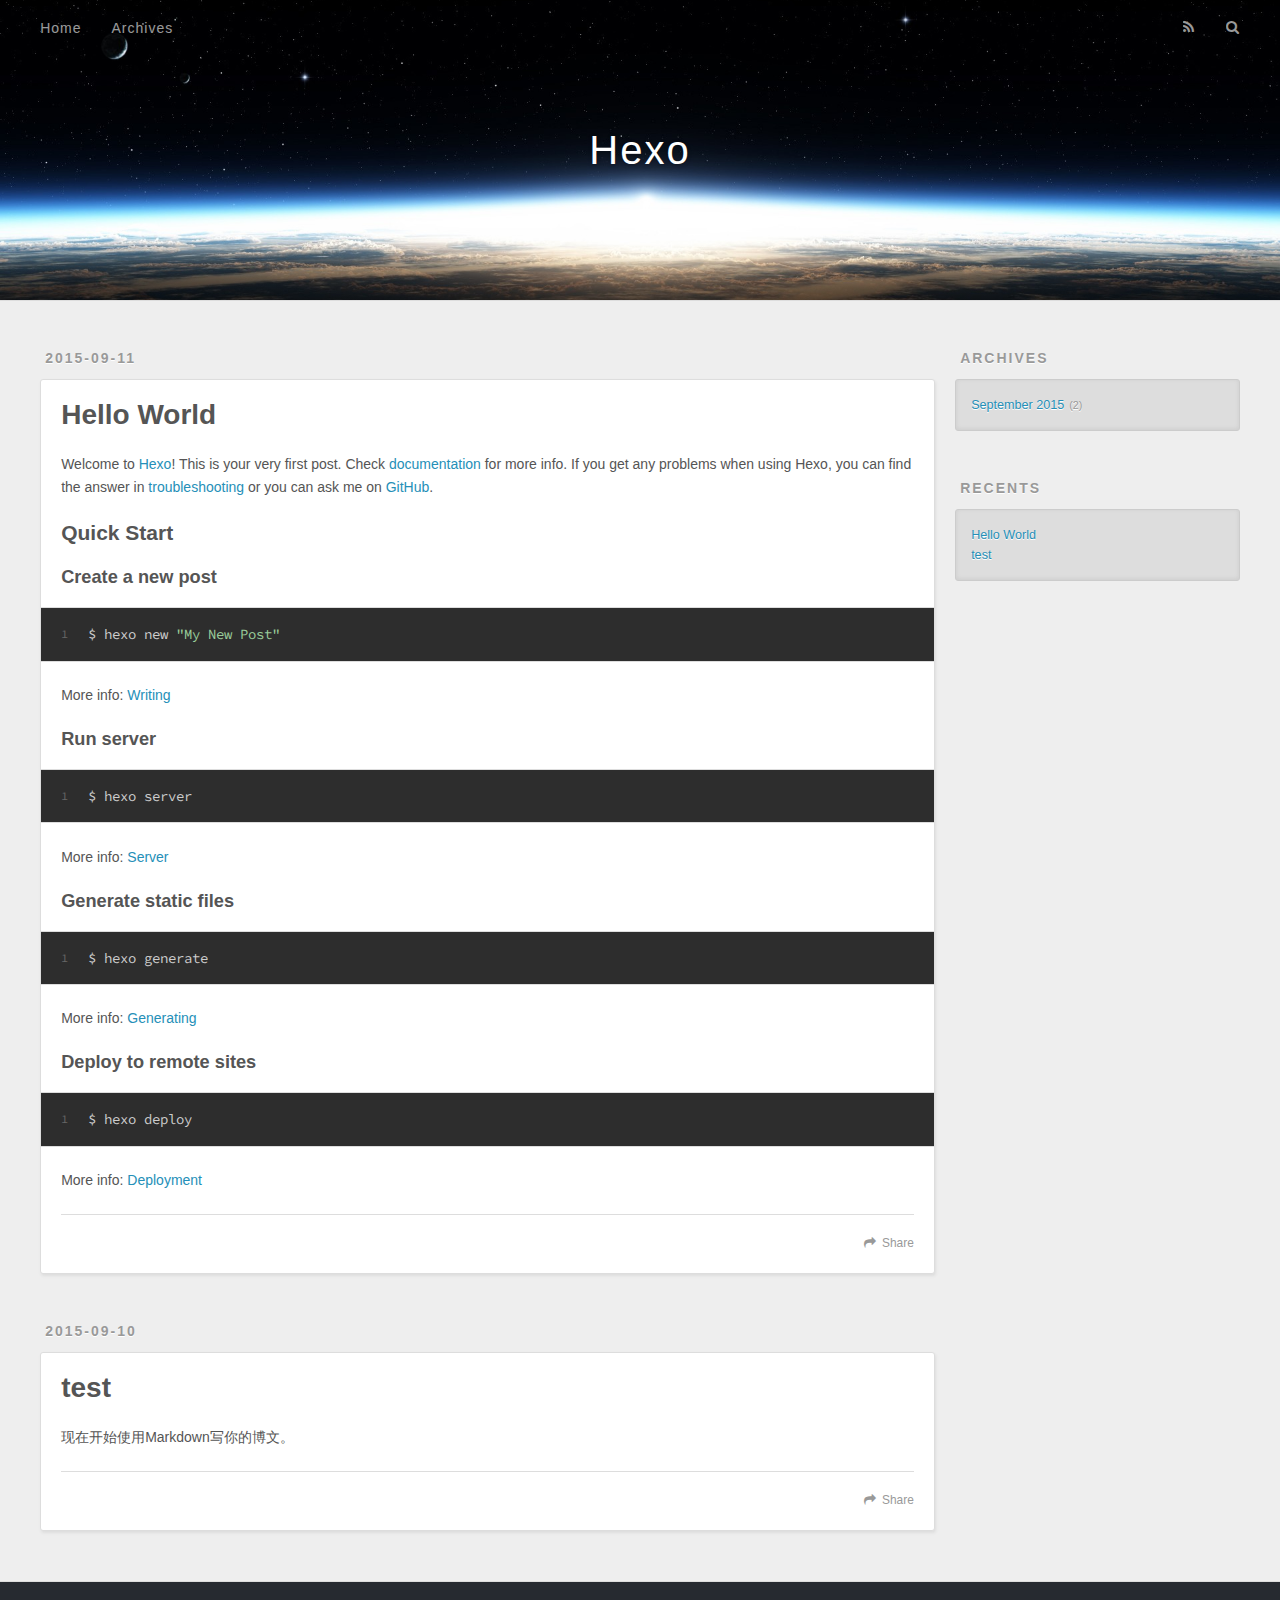
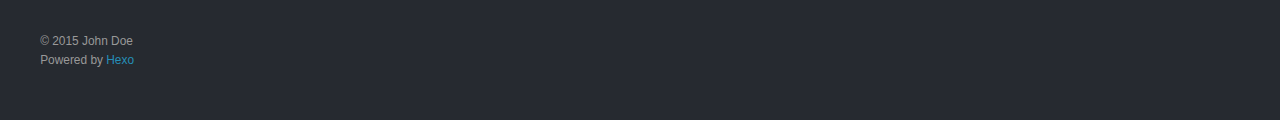
==== index.html @ c102b7e3 "Site updated: 2015-09-11 08:26:50" ====
<!DOCTYPE html>
<html>
<head>
  <meta charset="utf-8">
  
  <title>Hexo</title>
  <meta name="viewport" content="width=device-width, initial-scale=1, maximum-scale=1">
  <meta name="description">
<meta property="og:type" content="website">
<meta property="og:title" content="Hexo">
<meta property="og:url" content="http://yoursite.com/index.html">
<meta property="og:site_name" content="Hexo">
<meta property="og:description">
<meta name="twitter:card" content="summary">
<meta name="twitter:title" content="Hexo">
<meta name="twitter:description">
  
    <link rel="alternative" href="/atom.xml" title="Hexo" type="application/atom+xml">
  
  
    <link rel="icon" href="/favicon.png">
  
  <link href="//fonts.googleapis.com/css?family=Source+Code+Pro" rel="stylesheet" type="text/css">
  <link rel="stylesheet" href="/css/style.css" type="text/css">
  

</head>
<body>
  <div id="container">
    <div id="wrap">
      <header id="header">
  <div id="banner"></div>
  <div id="header-outer" class="outer">
    <div id="header-title" class="inner">
      <h1 id="logo-wrap">
        <a href="/" id="logo">Hexo</a>
      </h1>
      
    </div>
    <div id="header-inner" class="inner">
      <nav id="main-nav">
        <a id="main-nav-toggle" class="nav-icon"></a>
        
          <a class="main-nav-link" href="/">Home</a>
        
          <a class="main-nav-link" href="/archives">Archives</a>
        
      </nav>
      <nav id="sub-nav">
        
          <a id="nav-rss-link" class="nav-icon" href="/atom.xml" title="RSS Feed"></a>
        
        <a id="nav-search-btn" class="nav-icon" title="Search"></a>
      </nav>
      <div id="search-form-wrap">
        <form action="//google.com/search" method="get" accept-charset="UTF-8" class="search-form"><input type="search" name="q" results="0" class="search-form-input" placeholder="Search"><button type="submit" class="search-form-submit">&#xF002;</button><input type="hidden" name="sitesearch" value="http://yoursite.com"></form>
      </div>
    </div>
  </div>
</header>
      <div class="outer">
        <section id="main">
  
    <article id="post-hello-world" class="article article-type-post" itemscope itemprop="blogPost">
  <div class="article-meta">
    <a href="/2015/09/11/hello-world/" class="article-date">
  <time datetime="2015-09-11T00:21:54.953Z" itemprop="datePublished">2015-09-11</time>
</a>
    
  </div>
  <div class="article-inner">
    
    
      <header class="article-header">
        
  
    <h1 itemprop="name">
      <a class="article-title" href="/2015/09/11/hello-world/">Hello World</a>
    </h1>
  

      </header>
    
    <div class="article-entry" itemprop="articleBody">
      
        <p>Welcome to <a href="http://hexo.io/" target="_blank" rel="external">Hexo</a>! This is your very first post. Check <a href="http://hexo.io/docs/" target="_blank" rel="external">documentation</a> for more info. If you get any problems when using Hexo, you can find the answer in <a href="http://hexo.io/docs/troubleshooting.html" target="_blank" rel="external">troubleshooting</a> or you can ask me on <a href="https://github.com/hexojs/hexo/issues" target="_blank" rel="external">GitHub</a>.</p>
<h2 id="Quick_Start">Quick Start</h2><h3 id="Create_a_new_post">Create a new post</h3><figure class="highlight bash"><table><tr><td class="gutter"><pre><span class="line">1</span><br></pre></td><td class="code"><pre><span class="line">$ hexo new <span class="string">"My New Post"</span></span><br></pre></td></tr></table></figure>
<p>More info: <a href="http://hexo.io/docs/writing.html" target="_blank" rel="external">Writing</a></p>
<h3 id="Run_server">Run server</h3><figure class="highlight bash"><table><tr><td class="gutter"><pre><span class="line">1</span><br></pre></td><td class="code"><pre><span class="line">$ hexo server</span><br></pre></td></tr></table></figure>
<p>More info: <a href="http://hexo.io/docs/server.html" target="_blank" rel="external">Server</a></p>
<h3 id="Generate_static_files">Generate static files</h3><figure class="highlight bash"><table><tr><td class="gutter"><pre><span class="line">1</span><br></pre></td><td class="code"><pre><span class="line">$ hexo generate</span><br></pre></td></tr></table></figure>
<p>More info: <a href="http://hexo.io/docs/generating.html" target="_blank" rel="external">Generating</a></p>
<h3 id="Deploy_to_remote_sites">Deploy to remote sites</h3><figure class="highlight bash"><table><tr><td class="gutter"><pre><span class="line">1</span><br></pre></td><td class="code"><pre><span class="line">$ hexo deploy</span><br></pre></td></tr></table></figure>
<p>More info: <a href="http://hexo.io/docs/deployment.html" target="_blank" rel="external">Deployment</a></p>

      
    </div>
    <footer class="article-footer">
      <a data-url="http://yoursite.com/2015/09/11/hello-world/" data-id="cieewlx340000nsrnh0g5m56f" class="article-share-link">Share</a>
      
      
    </footer>
  </div>
  
</article>


  
    <article id="post-test" class="article article-type-post" itemscope itemprop="blogPost">
  <div class="article-meta">
    <a href="/2015/09/10/test/" class="article-date">
  <time datetime="2015-09-10T15:35:46.000Z" itemprop="datePublished">2015-09-10</time>
</a>
    
  </div>
  <div class="article-inner">
    
    
      <header class="article-header">
        
  
    <h1 itemprop="name">
      <a class="article-title" href="/2015/09/10/test/">test</a>
    </h1>
  

      </header>
    
    <div class="article-entry" itemprop="articleBody">
      
        <p>现在开始使用Markdown写你的博文。</p>

      
    </div>
    <footer class="article-footer">
      <a data-url="http://yoursite.com/2015/09/10/test/" data-id="cieewlx450001nsrnbvcnfb58" class="article-share-link">Share</a>
      
      
    </footer>
  </div>
  
</article>


  
  
</section>
        
          <aside id="sidebar">
  
    
  
    
  
    
  
    
  <div class="widget-wrap">
    <h3 class="widget-title">Archives</h3>
    <div class="widget">
      <ul class="archive-list"><li class="archive-list-item"><a class="archive-list-link" href="/archives/2015/09/">September 2015</a><span class="archive-list-count">2</span></li></ul>
    </div>
  </div>

  
    
  <div class="widget-wrap">
    <h3 class="widget-title">Recents</h3>
    <div class="widget">
      <ul>
        
          <li>
            <a href="/2015/09/11/hello-world/">Hello World</a>
          </li>
        
          <li>
            <a href="/2015/09/10/test/">test</a>
          </li>
        
      </ul>
    </div>
  </div>

  
</aside>
        
      </div>
      <footer id="footer">
  
  <div class="outer">
    <div id="footer-info" class="inner">
      &copy; 2015 John Doe<br>
      Powered by <a href="http://hexo.io/" target="_blank">Hexo</a>
    </div>
  </div>
</footer>
    </div>
    <nav id="mobile-nav">
  
    <a href="/" class="mobile-nav-link">Home</a>
  
    <a href="/archives" class="mobile-nav-link">Archives</a>
  
</nav>
    

<script src="//ajax.googleapis.com/ajax/libs/jquery/2.0.3/jquery.min.js"></script>


  <link rel="stylesheet" href="/fancybox/jquery.fancybox.css" type="text/css">
  <script src="/fancybox/jquery.fancybox.pack.js" type="text/javascript"></script>


<script src="/js/script.js" type="text/javascript"></script>

  </div>
</body>
</html>
---- css/style.css ----
body {
  width: 100%;
}
body:before,
body:after {
  content: "";
  display: table;
}
body:after {
  clear: both;
}
html,
body,
div,
span,
applet,
object,
iframe,
h1,
h2,
h3,
h4,
h5,
h6,
p,
blockquote,
pre,
a,
abbr,
acronym,
address,
big,
cite,
code,
del,
dfn,
em,
img,
ins,
kbd,
q,
s,
samp,
small,
strike,
strong,
sub,
sup,
tt,
var,
dl,
dt,
dd,
ol,
ul,
li,
fieldset,
form,
label,
legend,
table,
caption,
tbody,
tfoot,
thead,
tr,
th,
td {
  margin: 0;
  padding: 0;
  border: 0;
  outline: 0;
  font-weight: inherit;
  font-style: inherit;
  font-family: inherit;
  font-size: 100%;
  vertical-align: baseline;
}
body {
  line-height: 1;
  color: #000;
  background: #fff;
}
ol,
ul {
  list-style: none;
}
table {
  border-collapse: separate;
  border-spacing: 0;
  vertical-align: middle;
}
caption,
th,
td {
  text-align: left;
  font-weight: normal;
  vertical-align: middle;
}
a img {
  border: none;
}
input,
button {
  margin: 0;
  padding: 0;
}
input::-moz-focus-inner,
button::-moz-focus-inner {
  border: 0;
  padding: 0;
}
@font-face {
  font-family: FontAwesome;
  font-style: normal;
  font-weight: normal;
  src: url("fonts/fontawesome-webfont.eot?v=#4.0.3");
  src: url("fonts/fontawesome-webfont.eot?#iefix&v=#4.0.3") format("embedded-opentype"), url("fonts/fontawesome-webfont.woff?v=#4.0.3") format("woff"), url("fonts/fontawesome-webfont.ttf?v=#4.0.3") format("truetype"), url("fonts/fontawesome-webfont.svg#fontawesomeregular?v=#4.0.3") format("svg");
}
html,
body,
#container {
  height: 100%;
}
body {
  background: #eee;
  font: 14px "Helvetica Neue", Helvetica, Arial, sans-serif;
  -webkit-text-size-adjust: 100%;
}
.outer {
  max-width: 1220px;
  margin: 0 auto;
  padding: 0 20px;
}
.outer:before,
.outer:after {
  content: "";
  display: table;
}
.outer:after {
  clear: both;
}
.inner {
  display: inline;
  float: left;
  width: 98.33333333333333%;
  margin: 0 0.833333333333333%;
}
.left,
.alignleft {
  float: left;
}
.right,
.alignright {
  float: right;
}
.clear {
  clear: both;
}
#container {
  position: relative;
}
.mobile-nav-on {
  overflow: hidden;
}
#wrap {
  height: 100%;
  width: 100%;
  position: absolute;
  top: 0;
  left: 0;
  -webkit-transition: 0.2s ease-out;
  -moz-transition: 0.2s ease-out;
  -ms-transition: 0.2s ease-out;
  transition: 0.2s ease-out;
  z-index: 1;
  background: #eee;
}
.mobile-nav-on #wrap {
  left: 280px;
}
@media screen and (min-width: 768px) {
  #main {
    display: inline;
    float: left;
    width: 73.33333333333333%;
    margin: 0 0.833333333333333%;
  }
}
.article-date,
.article-category-link,
.archive-year,
.widget-title {
  text-decoration: none;
  text-transform: uppercase;
  letter-spacing: 2px;
  color: #999;
  margin-bottom: 1em;
  margin-left: 5px;
  line-height: 1em;
  text-shadow: 0 1px #fff;
  font-weight: bold;
}
.article-inner,
.archive-article-inner {
  background: #fff;
  -webkit-box-shadow: 1px 2px 3px #ddd;
  box-shadow: 1px 2px 3px #ddd;
  border: 1px solid #ddd;
  -webkit-border-radius: 3px;
  border-radius: 3px;
}
.article-entry h1,
.widget h1 {
  font-size: 2em;
}
.article-entry h2,
.widget h2 {
  font-size: 1.5em;
}
.article-entry h3,
.widget h3 {
  font-size: 1.3em;
}
.article-entry h4,
.widget h4 {
  font-size: 1.2em;
}
.article-entry h5,
.widget h5 {
  font-size: 1em;
}
.article-entry h6,
.widget h6 {
  font-size: 1em;
  color: #999;
}
.article-entry hr,
.widget hr {
  border: 1px dashed #ddd;
}
.article-entry strong,
.widget strong {
  font-weight: bold;
}
.article-entry em,
.widget em,
.article-entry cite,
.widget cite {
  font-style: italic;
}
.article-entry sup,
.widget sup,
.article-entry sub,
.widget sub {
  font-size: 0.75em;
  line-height: 0;
  position: relative;
  vertical-align: baseline;
}
.article-entry sup,
.widget sup {
  top: -0.5em;
}
.article-entry sub,
.widget sub {
  bottom: -0.2em;
}
.article-entry small,
.widget small {
  font-size: 0.85em;
}
.article-entry acronym,
.widget acronym,
.article-entry abbr,
.widget abbr {
  border-bottom: 1px dotted;
}
.article-entry ul,
.widget ul,
.article-entry ol,
.widget ol,
.article-entry dl,
.widget dl {
  margin: 0 20px;
  line-height: 1.6em;
}
.article-entry ul ul,
.widget ul ul,
.article-entry ol ul,
.widget ol ul,
.article-entry ul ol,
.widget ul ol,
.article-entry ol ol,
.widget ol ol {
  margin-top: 0;
  margin-bottom: 0;
}
.article-entry ul,
.widget ul {
  list-style: disc;
}
.article-entry ol,
.widget ol {
  list-style: decimal;
}
.article-entry dt,
.widget dt {
  font-weight: bold;
}
#header {
  height: 300px;
  position: relative;
  border-bottom: 1px solid #ddd;
}
#header:before,
#header:after {
  content: "";
  position: absolute;
  left: 0;
  right: 0;
  height: 40px;
}
#header:before {
  top: 0;
  background: -webkit-linear-gradient(rgba(0,0,0,0.2), transparent);
  background: -moz-linear-gradient(rgba(0,0,0,0.2), transparent);
  background: -ms-linear-gradient(rgba(0,0,0,0.2), transparent);
  background: linear-gradient(rgba(0,0,0,0.2), transparent);
}
#header:after {
  bottom: 0;
  background: -webkit-linear-gradient(transparent, rgba(0,0,0,0.2));
  background: -moz-linear-gradient(transparent, rgba(0,0,0,0.2));
  background: -ms-linear-gradient(transparent, rgba(0,0,0,0.2));
  background: linear-gradient(transparent, rgba(0,0,0,0.2));
}
#header-outer {
  height: 100%;
  position: relative;
}
#header-inner {
  position: relative;
  overflow: hidden;
}
#banner {
  position: absolute;
  top: 0;
  left: 0;
  width: 100%;
  height: 100%;
  background: url("images/banner.jpg") center #000;
  -webkit-background-size: cover;
  -moz-background-size: cover;
  background-size: cover;
  z-index: -1;
}
#header-title {
  text-align: center;
  height: 40px;
  position: absolute;
  top: 50%;
  left: 0;
  margin-top: -20px;
}
#logo,
#subtitle {
  text-decoration: none;
  color: #fff;
  font-weight: 300;
  text-shadow: 0 1px 4px rgba(0,0,0,0.3);
}
#logo {
  font-size: 40px;
  line-height: 40px;
  letter-spacing: 2px;
}
#subtitle {
  font-size: 16px;
  line-height: 16px;
  letter-spacing: 1px;
}
#subtitle-wrap {
  margin-top: 16px;
}
#main-nav {
  float: left;
  margin-left: -15px;
}
.nav-icon,
.main-nav-link {
  float: left;
  color: #fff;
  opacity: 0.6;
  text-decoration: none;
  text-shadow: 0 1px rgba(0,0,0,0.2);
  -webkit-transition: opacity 0.2s;
  -moz-transition: opacity 0.2s;
  -ms-transition: opacity 0.2s;
  transition: opacity 0.2s;
  display: block;
  padding: 20px 15px;
}
.nav-icon:hover,
.main-nav-link:hover {
  opacity: 1;
}
.nav-icon {
  font-family: FontAwesome;
  text-align: center;
  font-size: 14px;
  width: 14px;
  height: 14px;
  padding: 20px 15px;
  position: relative;
  cursor: pointer;
}
.main-nav-link {
  font-weight: 300;
  letter-spacing: 1px;
}
@media screen and (max-width: 479px) {
  .main-nav-link {
    display: none;
  }
}
#main-nav-toggle {
  display: none;
}
#main-nav-toggle:before {
  content: "\f0c9";
}
@media screen and (max-width: 479px) {
  #main-nav-toggle {
    display: block;
  }
}
#sub-nav {
  float: right;
  margin-right: -15px;
}
#nav-rss-link:before {
  content: "\f09e";
}
#nav-search-btn:before {
  content: "\f002";
}
#search-form-wrap {
  position: absolute;
  top: 15px;
  width: 150px;
  height: 30px;
  right: -150px;
  opacity: 0;
  -webkit-transition: 0.2s ease-out;
  -moz-transition: 0.2s ease-out;
  -ms-transition: 0.2s ease-out;
  transition: 0.2s ease-out;
}
#search-form-wrap.on {
  opacity: 1;
  right: 0;
}
@media screen and (max-width: 479px) {
  #search-form-wrap {
    width: 100%;
    right: -100%;
  }
}
.search-form {
  position: absolute;
  top: 0;
  left: 0;
  right: 0;
  background: #fff;
  padding: 5px 15px;
  -webkit-border-radius: 15px;
  border-radius: 15px;
  -webkit-box-shadow: 0 0 10px rgba(0,0,0,0.3);
  box-shadow: 0 0 10px rgba(0,0,0,0.3);
}
.search-form-input {
  border: none;
  background: none;
  color: #555;
  width: 100%;
  font: 13px "Helvetica Neue", Helvetica, Arial, sans-serif;
  outline: none;
}
.search-form-input::-webkit-search-results-decoration,
.search-form-input::-webkit-search-cancel-button {
  -webkit-appearance: none;
}
.search-form-submit {
  position: absolute;
  top: 50%;
  right: 10px;
  margin-top: -7px;
  font: 13px FontAwesome;
  border: none;
  background: none;
  color: #bbb;
  cursor: pointer;
}
.search-form-submit:hover,
.search-form-submit:focus {
  color: #777;
}
.article {
  margin: 50px 0;
}
.article-inner {
  overflow: hidden;
}
.article-meta:before,
.article-meta:after {
  content: "";
  display: table;
}
.article-meta:after {
  clear: both;
}
.article-date {
  float: left;
}
.article-category {
  float: left;
  line-height: 1em;
  color: #ccc;
  text-shadow: 0 1px #fff;
  margin-left: 8px;
}
.article-category:before {
  content: "\2022";
}
.article-category-link {
  margin: 0 12px 1em;
}
.article-header {
  padding: 20px 20px 0;
}
.article-title {
  text-decoration: none;
  font-size: 2em;
  font-weight: bold;
  color: #555;
  line-height: 1.1em;
  -webkit-transition: color 0.2s;
  -moz-transition: color 0.2s;
  -ms-transition: color 0.2s;
  transition: color 0.2s;
}
a.article-title:hover {
  color: #258fb8;
}
.article-entry {
  color: #555;
  padding: 0 20px;
}
.article-entry:before,
.article-entry:after {
  content: "";
  display: table;
}
.article-entry:after {
  clear: both;
}
.article-entry p,
.article-entry table {
  line-height: 1.6em;
  margin: 1.6em 0;
}
.article-entry h1,
.article-entry h2,
.article-entry h3,
.article-entry h4,
.article-entry h5,
.article-entry h6 {
  font-weight: bold;
}
.article-entry h1,
.article-entry h2,
.article-entry h3,
.article-entry h4,
.article-entry h5,
.article-entry h6 {
  line-height: 1.1em;
  margin: 1.1em 0;
}
.article-entry a {
  color: #258fb8;
  text-decoration: none;
}
.article-entry a:hover {
  text-decoration: underline;
}
.article-entry ul,
.article-entry ol,
.article-entry dl {
  margin-top: 1.6em;
  margin-bottom: 1.6em;
}
.article-entry img,
.article-entry video {
  max-width: 100%;
  height: auto;
  display: block;
  margin: auto;
}
.article-entry iframe {
  border: none;
}
.article-entry table {
  width: 100%;
  border-collapse: collapse;
  border-spacing: 0;
}
.article-entry th {
  font-weight: bold;
  border-bottom: 3px solid #ddd;
  padding-bottom: 0.5em;
}
.article-entry td {
  border-bottom: 1px solid #ddd;
  padding: 10px 0;
}
.article-entry blockquote {
  font-family: Georgia, "Times New Roman", serif;
  font-size: 1.4em;
  margin: 1.6em 20px;
  text-align: center;
}
.article-entry blockquote footer {
  font-size: 14px;
  margin: 1.6em 0;
  font-family: "Helvetica Neue", Helvetica, Arial, sans-serif;
}
.article-entry blockquote footer cite:before {
  content: "—";
  padding: 0 0.5em;
}
.article-entry .pullquote {
  text-align: left;
  width: 45%;
  margin: 0;
}
.article-entry .pullquote.left {
  margin-left: 0.5em;
  margin-right: 1em;
}
.article-entry .pullquote.right {
  margin-right: 0.5em;
  margin-left: 1em;
}
.article-entry .caption {
  color: #999;
  display: block;
  font-size: 0.9em;
  margin-top: 0.5em;
  position: relative;
  text-align: center;
}
.article-entry .video-container {
  position: relative;
  padding-top: 56.25%;
  height: 0;
  overflow: hidden;
}
.article-entry .video-container iframe,
.article-entry .video-container object,
.article-entry .video-container embed {
  position: absolute;
  top: 0;
  left: 0;
  width: 100%;
  height: 100%;
  margin-top: 0;
}
.article-more-link a {
  display: inline-block;
  line-height: 1em;
  padding: 6px 15px;
  -webkit-border-radius: 15px;
  border-radius: 15px;
  background: #eee;
  color: #999;
  text-shadow: 0 1px #fff;
  text-decoration: none;
}
.article-more-link a:hover {
  background: #258fb8;
  color: #fff;
  text-decoration: none;
  text-shadow: 0 1px #1e7293;
}
.article-footer {
  font-size: 0.85em;
  line-height: 1.6em;
  border-top: 1px solid #ddd;
  padding-top: 1.6em;
  margin: 0 20px 20px;
}
.article-footer:before,
.article-footer:after {
  content: "";
  display: table;
}
.article-footer:after {
  clear: both;
}
.article-footer a {
  color: #999;
  text-decoration: none;
}
.article-footer a:hover {
  color: #555;
}
.article-tag-list-item {
  float: left;
  margin-right: 10px;
}
.article-tag-list-link:before {
  content: "#";
}
.article-comment-link {
  float: right;
}
.article-comment-link:before {
  content: "\f075";
  font-family: FontAwesome;
  padding-right: 8px;
}
.article-share-link {
  cursor: pointer;
  float: right;
  margin-left: 20px;
}
.article-share-link:before {
  content: "\f064";
  font-family: FontAwesome;
  padding-right: 6px;
}
#article-nav {
  position: relative;
}
#article-nav:before,
#article-nav:after {
  content: "";
  display: table;
}
#article-nav:after {
  clear: both;
}
@media screen and (min-width: 768px) {
  #article-nav {
    margin: 50px 0;
  }
  #article-nav:before {
    width: 8px;
    height: 8px;
    position: absolute;
    top: 50%;
    left: 50%;
    margin-top: -4px;
    margin-left: -4px;
    content: "";
    -webkit-border-radius: 50%;
    border-radius: 50%;
    background: #ddd;
    -webkit-box-shadow: 0 1px 2px #fff;
    box-shadow: 0 1px 2px #fff;
  }
}
.article-nav-link-wrap {
  text-decoration: none;
  text-shadow: 0 1px #fff;
  color: #999;
  -webkit-box-sizing: border-box;
  -moz-box-sizing: border-box;
  box-sizing: border-box;
  margin-top: 50px;
  text-align: center;
  display: block;
}
.article-nav-link-wrap:hover {
  color: #555;
}
@media screen and (min-width: 768px) {
  .article-nav-link-wrap {
    width: 50%;
    margin-top: 0;
  }
}
@media screen and (min-width: 768px) {
  #article-nav-newer {
    float: left;
    text-align: right;
    padding-right: 20px;
  }
}
@media screen and (min-width: 768px) {
  #article-nav-older {
    float: right;
    text-align: left;
    padding-left: 20px;
  }
}
.article-nav-caption {
  text-transform: uppercase;
  letter-spacing: 2px;
  color: #ddd;
  line-height: 1em;
  font-weight: bold;
}
#article-nav-newer .article-nav-caption {
  margin-right: -2px;
}
.article-nav-title {
  font-size: 0.85em;
  line-height: 1.6em;
  margin-top: 0.5em;
}
.article-share-box {
  position: absolute;
  display: none;
  background: #fff;
  -webkit-box-shadow: 1px 2px 10px rgba(0,0,0,0.2);
  box-shadow: 1px 2px 10px rgba(0,0,0,0.2);
  -webkit-border-radius: 3px;
  border-radius: 3px;
  margin-left: -145px;
  overflow: hidden;
  z-index: 1;
}
.article-share-box.on {
  display: block;
}
.article-share-input {
  width: 100%;
  background: none;
  -webkit-box-sizing: border-box;
  -moz-box-sizing: border-box;
  box-sizing: border-box;
  font: 14px "Helvetica Neue", Helvetica, Arial, sans-serif;
  padding: 0 15px;
  color: #555;
  outline: none;
  border: 1px solid #ddd;
  -webkit-border-radius: 3px 3px 0 0;
  border-radius: 3px 3px 0 0;
  height: 36px;
  line-height: 36px;
}
.article-share-links {
  background: #eee;
}
.article-share-links:before,
.article-share-links:after {
  content: "";
  display: table;
}
.article-share-links:after {
  clear: both;
}
.article-share-twitter,
.article-share-facebook,
.article-share-pinterest,
.article-share-google {
  width: 50px;
  height: 36px;
  display: block;
  float: left;
  position: relative;
  color: #999;
  text-shadow: 0 1px #fff;
}
.article-share-twitter:before,
.article-share-facebook:before,
.article-share-pinterest:before,
.article-share-google:before {
  font-size: 20px;
  font-family: FontAwesome;
  width: 20px;
  height: 20px;
  position: absolute;
  top: 50%;
  left: 50%;
  margin-top: -10px;
  margin-left: -10px;
  text-align: center;
}
.article-share-twitter:hover,
.article-share-facebook:hover,
.article-share-pinterest:hover,
.article-share-google:hover {
  color: #fff;
}
.article-share-twitter:before {
  content: "\f099";
}
.article-share-twitter:hover {
  background: #00aced;
  text-shadow: 0 1px #008abe;
}
.article-share-facebook:before {
  content: "\f09a";
}
.article-share-facebook:hover {
  background: #3b5998;
  text-shadow: 0 1px #2f477a;
}
.article-share-pinterest:before {
  content: "\f0d2";
}
.article-share-pinterest:hover {
  background: #cb2027;
  text-shadow: 0 1px #a21a1f;
}
.article-share-google:before {
  content: "\f0d5";
}
.article-share-google:hover {
  background: #dd4b39;
  text-shadow: 0 1px #be3221;
}
.article-gallery {
  background: #000;
  position: relative;
}
.article-gallery-photos {
  position: relative;
  overflow: hidden;
}
.article-gallery-img {
  display: none;
  max-width: 100%;
}
.article-gallery-img:first-child {
  display: block;
}
.article-gallery-img.loaded {
  position: absolute;
  display: block;
}
.article-gallery-img img {
  display: block;
  max-width: 100%;
  margin: 0 auto;
}
#comments {
  background: #fff;
  -webkit-box-shadow: 1px 2px 3px #ddd;
  box-shadow: 1px 2px 3px #ddd;
  padding: 20px;
  border: 1px solid #ddd;
  -webkit-border-radius: 3px;
  border-radius: 3px;
  margin: 50px 0;
}
#comments a {
  color: #258fb8;
}
.archives-wrap {
  margin: 50px 0;
}
.archives:before,
.archives:after {
  content: "";
  display: table;
}
.archives:after {
  clear: both;
}
.archive-year-wrap {
  margin-bottom: 1em;
}
.archives {
  -webkit-column-gap: 10px;
  -moz-column-gap: 10px;
  column-gap: 10px;
}
@media screen and (min-width: 480px) and (max-width: 767px) {
  .archives {
    -webkit-column-count: 2;
    -moz-column-count: 2;
    column-count: 2;
  }
}
@media screen and (min-width: 768px) {
  .archives {
    -webkit-column-count: 3;
    -moz-column-count: 3;
    column-count: 3;
  }
}
.archive-article {
  -webkit-column-break-inside: avoid;
  page-break-inside: avoid;
  overflow: hidden;
  break-inside: avoid-column;
}
.archive-article-inner {
  padding: 10px;
  margin-bottom: 15px;
}
.archive-article-title {
  text-decoration: none;
  font-weight: bold;
  color: #555;
  -webkit-transition: color 0.2s;
  -moz-transition: color 0.2s;
  -ms-transition: color 0.2s;
  transition: color 0.2s;
  line-height: 1.6em;
}
.archive-article-title:hover {
  color: #258fb8;
}
.archive-article-footer {
  margin-top: 1em;
}
.archive-article-date {
  color: #999;
  text-decoration: none;
  font-size: 0.85em;
  line-height: 1em;
  margin-bottom: 0.5em;
  display: block;
}
#page-nav {
  margin: 50px auto;
  background: #fff;
  -webkit-box-shadow: 1px 2px 3px #ddd;
  box-shadow: 1px 2px 3px #ddd;
  border: 1px solid #ddd;
  -webkit-border-radius: 3px;
  border-radius: 3px;
  text-align: center;
  color: #999;
  overflow: hidden;
}
#page-nav:before,
#page-nav:after {
  content: "";
  display: table;
}
#page-nav:after {
  clear: both;
}
#page-nav a,
#page-nav span {
  padding: 10px 20px;
  line-height: 1;
  height: 2ex;
}
#page-nav a {
  color: #999;
  text-decoration: none;
}
#page-nav a:hover {
  background: #999;
  color: #fff;
}
#page-nav .prev {
  float: left;
}
#page-nav .next {
  float: right;
}
#page-nav .page-number {
  display: inline-block;
}
@media screen and (max-width: 479px) {
  #page-nav .page-number {
    display: none;
  }
}
#page-nav .current {
  color: #555;
  font-weight: bold;
}
#page-nav .space {
  color: #ddd;
}
#footer {
  background: #262a30;
  padding: 50px 0;
  border-top: 1px solid #ddd;
  color: #999;
}
#footer a {
  color: #258fb8;
  text-decoration: none;
}
#footer a:hover {
  text-decoration: underline;
}
#footer-info {
  line-height: 1.6em;
  font-size: 0.85em;
}
.article-entry pre,
.article-entry .highlight {
  background: #2d2d2d;
  margin: 0 -20px;
  padding: 15px 20px;
  border-style: solid;
  border-color: #ddd;
  border-width: 1px 0;
  overflow: auto;
  color: #ccc;
  line-height: 22.400000000000002px;
}
.article-entry .highlight .gutter pre,
.article-entry .gist .gist-file .gist-data .line-numbers {
  color: #666;
  font-size: 0.85em;
}
.article-entry pre,
.article-entry code {
  font-family: "Source Code Pro", Consolas, Monaco, Menlo, Consolas, monospace;
}
.article-entry code {
  background: #eee;
  text-shadow: 0 1px #fff;
  padding: 0 0.3em;
}
.article-entry pre code {
  background: none;
  text-shadow: none;
  padding: 0;
}
.article-entry .highlight pre {
  border: none;
  margin: 0;
  padding: 0;
}
.article-entry .highlight table {
  margin: 0;
  width: auto;
}
.article-entry .highlight td {
  border: none;
  padding: 0;
}
.article-entry .highlight figcaption {
  font-size: 0.85em;
  color: #999;
  line-height: 1em;
  margin-bottom: 1em;
}
.article-entry .highlight figcaption:before,
.article-entry .highlight figcaption:after {
  content: "";
  display: table;
}
.article-entry .highlight figcaption:after {
  clear: both;
}
.article-entry .highlight figcaption a {
  float: right;
}
.article-entry .highlight .gutter pre {
  text-align: right;
  padding-right: 20px;
}
.article-entry .highlight .line {
  height: 22.400000000000002px;
}
.article-entry .gist {
  margin: 0 -20px;
  border-style: solid;
  border-color: #ddd;
  border-width: 1px 0;
  background: #2d2d2d;
  padding: 15px 20px 15px 0;
}
.article-entry .gist .gist-file {
  border: none;
  font-family: "Source Code Pro", Consolas, Monaco, Menlo, Consolas, monospace;
  margin: 0;
}
.article-entry .gist .gist-file .gist-data {
  background: none;
  border: none;
}
.article-entry .gist .gist-file .gist-data .line-numbers {
  background: none;
  border: none;
  padding: 0 20px 0 0;
}
.article-entry .gist .gist-file .gist-data .line-data {
  padding: 0 !important;
}
.article-entry .gist .gist-file .highlight {
  margin: 0;
  padding: 0;
  border: none;
}
.article-entry .gist .gist-file .gist-meta {
  background: #2d2d2d;
  color: #999;
  font: 0.85em "Helvetica Neue", Helvetica, Arial, sans-serif;
  text-shadow: 0 0;
  padding: 0;
  margin-top: 1em;
  margin-left: 20px;
}
.article-entry .gist .gist-file .gist-meta a {
  color: #258fb8;
  font-weight: normal;
}
.article-entry .gist .gist-file .gist-meta a:hover {
  text-decoration: underline;
}
pre .comment,
pre .title {
  color: #999;
}
pre .variable,
pre .attribute,
pre .tag,
pre .regexp,
pre .ruby .constant,
pre .xml .tag .title,
pre .xml .pi,
pre .xml .doctype,
pre .html .doctype,
pre .css .id,
pre .css .class,
pre .css .pseudo {
  color: #f2777a;
}
pre .number,
pre .preprocessor,
pre .built_in,
pre .literal,
pre .params,
pre .constant {
  color: #f99157;
}
pre .class,
pre .ruby .class .title,
pre .css .rules .attribute {
  color: #9c9;
}
pre .string,
pre .value,
pre .inheritance,
pre .header,
pre .ruby .symbol,
pre .xml .cdata {
  color: #9c9;
}
pre .css .hexcolor {
  color: #6cc;
}
pre .function,
pre .python .decorator,
pre .python .title,
pre .ruby .function .title,
pre .ruby .title .keyword,
pre .perl .sub,
pre .javascript .title,
pre .coffeescript .title {
  color: #69c;
}
pre .keyword,
pre .javascript .function {
  color: #c9c;
}
@media screen and (max-width: 479px) {
  #mobile-nav {
    position: absolute;
    top: 0;
    left: 0;
    width: 280px;
    height: 100%;
    background: #191919;
    border-right: 1px solid #fff;
  }
}
@media screen and (max-width: 479px) {
  .mobile-nav-link {
    display: block;
    color: #999;
    text-decoration: none;
    padding: 15px 20px;
    font-weight: bold;
  }
  .mobile-nav-link:hover {
    color: #fff;
  }
}
@media screen and (min-width: 768px) {
  #sidebar {
    display: inline;
    float: left;
    width: 23.333333333333332%;
    margin: 0 0.833333333333333%;
  }
}
.widget-wrap {
  margin: 50px 0;
}
.widget {
  color: #777;
  text-shadow: 0 1px #fff;
  background: #ddd;
  -webkit-box-shadow: 0 -1px 4px #ccc inset;
  box-shadow: 0 -1px 4px #ccc inset;
  border: 1px solid #ccc;
  padding: 15px;
  -webkit-border-radius: 3px;
  border-radius: 3px;
}
.widget a {
  color: #258fb8;
  text-decoration: none;
}
.widget a:hover {
  text-decoration: underline;
}
.widget ul ul,
.widget ol ul,
.widget dl ul,
.widget ul ol,
.widget ol ol,
.widget dl ol,
.widget ul dl,
.widget ol dl,
.widget dl dl {
  margin-left: 15px;
  list-style: disc;
}
.widget {
  line-height: 1.6em;
  word-wrap: break-word;
  font-size: 0.9em;
}
.widget ul,
.widget ol {
  list-style: none;
  margin: 0;
}
.widget ul ul,
.widget ol ul,
.widget ul ol,
.widget ol ol {
  margin: 0 20px;
}
.widget ul ul,
.widget ol ul {
  list-style: disc;
}
.widget ul ol,
.widget ol ol {
  list-style: decimal;
}
.category-list-count,
.tag-list-count,
.archive-list-count {
  padding-left: 5px;
  color: #999;
  font-size: 0.85em;
}
.category-list-count:before,
.tag-list-count:before,
.archive-list-count:before {
  content: "(";
}
.category-list-count:after,
.tag-list-count:after,
.archive-list-count:after {
  content: ")";
}
.tagcloud a {
  margin-right: 5px;
  display: inline-block;
}
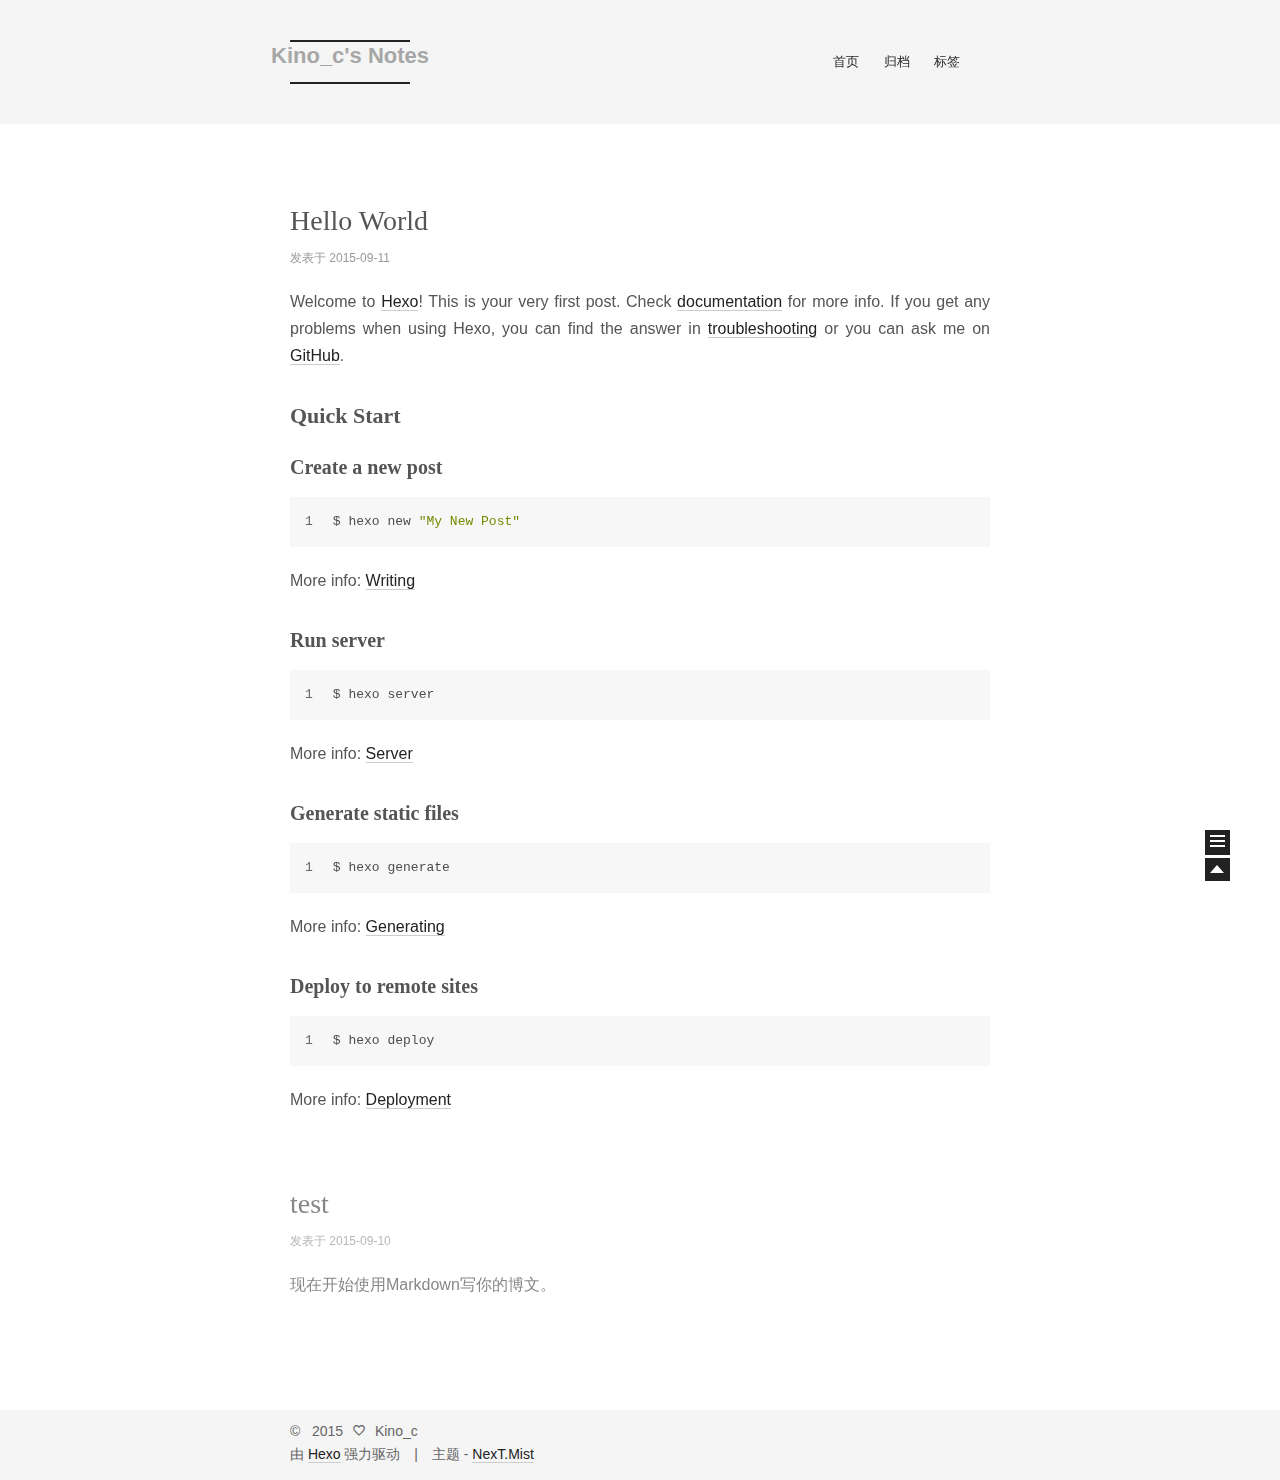
==== commit 02137b30: "Site updated: 2015-09-11 08:31:14" ====
--- a/index.html
+++ b/index.html
@@ -1,89 +1,193 @@
-<!DOCTYPE html>
-<html>
+<!doctype html>
+<html class="theme-next use-motion theme-next-mist">
 <head>
-  <meta charset="utf-8">
-  
-  <title>Hexo</title>
-  <meta name="viewport" content="width=device-width, initial-scale=1, maximum-scale=1">
-  <meta name="description">
+  
+
+<meta charset="UTF-8"/>
+<meta http-equiv="X-UA-Compatible" content="IE=edge,chrome=1" />
+<meta name="viewport" content="width=device-width, initial-scale=1, maximum-scale=1"/>
+
+
+<meta http-equiv="Cache-Control" content="no-transform" />
+<meta http-equiv="Cache-Control" content="no-siteapp" />
+
+
+
+
+
+
+
+
+  <link rel="stylesheet" type="text/css" href="/vendors/fancybox/source/jquery.fancybox.css?v=2.1.5"/>
+
+
+
+
+<link rel="stylesheet" type="text/css" href="/css/main.css?v=0.4.5.1"/>
+
+
+
+
+  <meta name="keywords" content="Hexo,next" />
+
+
+
+
+
+  <link rel="shorticon icon" type="image/x-icon" href="/favicon.ico?v=0.4.5.1" />
+
+
+<meta name="description">
 <meta property="og:type" content="website">
-<meta property="og:title" content="Hexo">
+<meta property="og:title" content="Kino_c's Notes">
 <meta property="og:url" content="http://yoursite.com/index.html">
-<meta property="og:site_name" content="Hexo">
+<meta property="og:site_name" content="Kino_c's Notes">
 <meta property="og:description">
 <meta name="twitter:card" content="summary">
-<meta name="twitter:title" content="Hexo">
+<meta name="twitter:title" content="Kino_c's Notes">
 <meta name="twitter:description">
-  
-    <link rel="alternative" href="/atom.xml" title="Hexo" type="application/atom+xml">
-  
-  
-    <link rel="icon" href="/favicon.png">
-  
-  <link href="//fonts.googleapis.com/css?family=Source+Code+Pro" rel="stylesheet" type="text/css">
-  <link rel="stylesheet" href="/css/style.css" type="text/css">
-  
-
+
+
+<script type="text/javascript" id="hexo.configuration">
+  var CONFIG = {
+    scheme: 'Mist',
+    sidebar: 'post'
+  };
+</script>
+
+  <title> Kino_c's Notes </title>
 </head>
-<body>
-  <div id="container">
-    <div id="wrap">
-      <header id="header">
-  <div id="banner"></div>
-  <div id="header-outer" class="outer">
-    <div id="header-title" class="inner">
-      <h1 id="logo-wrap">
-        <a href="/" id="logo">Hexo</a>
-      </h1>
-      
-    </div>
-    <div id="header-inner" class="inner">
-      <nav id="main-nav">
-        <a id="main-nav-toggle" class="nav-icon"></a>
-        
-          <a class="main-nav-link" href="/">Home</a>
-        
-          <a class="main-nav-link" href="/archives">Archives</a>
-        
-      </nav>
-      <nav id="sub-nav">
-        
-          <a id="nav-rss-link" class="nav-icon" href="/atom.xml" title="RSS Feed"></a>
-        
-        <a id="nav-search-btn" class="nav-icon" title="Search"></a>
-      </nav>
-      <div id="search-form-wrap">
-        <form action="//google.com/search" method="get" accept-charset="UTF-8" class="search-form"><input type="search" name="q" results="0" class="search-form-input" placeholder="Search"><button type="submit" class="search-form-submit">&#xF002;</button><input type="hidden" name="sitesearch" value="http://yoursite.com"></form>
+
+<body itemscope itemtype="http://schema.org/WebPage" lang="zh-Hans">
+
+  <!--[if lte IE 8]>
+  <div style=' clear: both; height: 59px; padding:0 0 0 15px; position: relative;margin:0 auto;'>
+    <a href="http://windows.microsoft.com/en-US/internet-explorer/products/ie/home?ocid=ie6_countdown_bannercode">
+      <img src="http://7u2nvr.com1.z0.glb.clouddn.com/picouterie.jpg" border="0" height="42" width="820"
+           alt="You are using an outdated browser. For a faster, safer browsing experience, upgrade for free today or use other browser ,like chrome firefox safari."
+           style='margin-left:auto;margin-right:auto;display: block;'/>
+    </a>
+  </div>
+<![endif]-->
+  
+
+
+
+  <div class="container one-column 
+   page-home 
+">
+    <div class="headband"></div>
+
+    <header id="header" class="header" itemscope itemtype="http://schema.org/WPHeader">
+      <div class="header-inner"><h1 class="site-meta">
+  <span class="logo-line-before"><i></i></span>
+  <a href="/" class="brand" rel="start">
+      <span class="logo">
+        <i class="icon-next-logo"></i>
+      </span>
+      <span class="site-title">Kino_c's Notes</span>
+  </a>
+  <span class="logo-line-after"><i></i></span>
+</h1>
+
+<div class="site-nav-toggle">
+  <button>
+    <span class="btn-bar"></span>
+    <span class="btn-bar"></span>
+    <span class="btn-bar"></span>
+  </button>
+</div>
+
+<nav class="site-nav">
+  
+
+  
+    <ul id="menu" class="menu ">
+      
+        
+        <li class="menu-item menu-item-home">
+          <a href="/" rel="section">
+            <i class="menu-item-icon icon-next-home"></i> <br />
+            首页
+          </a>
+        </li>
+      
+        
+        <li class="menu-item menu-item-archives">
+          <a href="/archives" rel="section">
+            <i class="menu-item-icon icon-next-archives"></i> <br />
+            归档
+          </a>
+        </li>
+      
+        
+        <li class="menu-item menu-item-tags">
+          <a href="/tags" rel="section">
+            <i class="menu-item-icon icon-next-tags"></i> <br />
+            标签
+          </a>
+        </li>
+      
+
+      
+      
+    </ul>
+  
+
+  
+</nav>
+
+ </div>
+    </header>
+
+    <main id="main" class="main">
+      <div class="main-inner">
+        <div id="content" class="content"> 
+  <section id="posts" class="posts-expand">
+    
+      
+
+  <article class="post post-type-normal " itemscope itemtype="http://schema.org/Article">
+    <header class="post-header">
+
+      
+      
+        <h1 class="post-title" itemprop="name headline">
+          
+          
+            
+              <a class="post-title-link" href="/2015/09/11/hello-world/" itemprop="url">
+                Hello World
+              </a>
+            
+          
+        </h1>
+      
+
+      <div class="post-meta">
+        <span class="post-time">
+          发表于
+          <time itemprop="dateCreated" datetime="2015-09-11T08:21:54+08:00" content="2015-09-11">
+            2015-09-11
+          </time>
+        </span>
+
+        
+
+        
+          
+        
       </div>
-    </div>
-  </div>
-</header>
-      <div class="outer">
-        <section id="main">
-  
-    <article id="post-hello-world" class="article article-type-post" itemscope itemprop="blogPost">
-  <div class="article-meta">
-    <a href="/2015/09/11/hello-world/" class="article-date">
-  <time datetime="2015-09-11T00:21:54.953Z" itemprop="datePublished">2015-09-11</time>
-</a>
-    
-  </div>
-  <div class="article-inner">
-    
-    
-      <header class="article-header">
-        
-  
-    <h1 itemprop="name">
-      <a class="article-title" href="/2015/09/11/hello-world/">Hello World</a>
-    </h1>
-  
-
-      </header>
-    
-    <div class="article-entry" itemprop="articleBody">
-      
-        <p>Welcome to <a href="http://hexo.io/" target="_blank" rel="external">Hexo</a>! This is your very first post. Check <a href="http://hexo.io/docs/" target="_blank" rel="external">documentation</a> for more info. If you get any problems when using Hexo, you can find the answer in <a href="http://hexo.io/docs/troubleshooting.html" target="_blank" rel="external">troubleshooting</a> or you can ask me on <a href="https://github.com/hexojs/hexo/issues" target="_blank" rel="external">GitHub</a>.</p>
+    </header>
+
+    <div class="post-body">
+
+      
+      
+
+      
+        
+          <span itemprop="articleBody"><p>Welcome to <a href="http://hexo.io/" target="_blank" rel="external">Hexo</a>! This is your very first post. Check <a href="http://hexo.io/docs/" target="_blank" rel="external">documentation</a> for more info. If you get any problems when using Hexo, you can find the answer in <a href="http://hexo.io/docs/troubleshooting.html" target="_blank" rel="external">troubleshooting</a> or you can ask me on <a href="https://github.com/hexojs/hexo/issues" target="_blank" rel="external">GitHub</a>.</p>
 <h2 id="Quick_Start">Quick Start</h2><h3 id="Create_a_new_post">Create a new post</h3><figure class="highlight bash"><table><tr><td class="gutter"><pre><span class="line">1</span><br></pre></td><td class="code"><pre><span class="line">$ hexo new <span class="string">"My New Post"</span></span><br></pre></td></tr></table></figure>
 <p>More info: <a href="http://hexo.io/docs/writing.html" target="_blank" rel="external">Writing</a></p>
 <h3 id="Run_server">Run server</h3><figure class="highlight bash"><table><tr><td class="gutter"><pre><span class="line">1</span><br></pre></td><td class="code"><pre><span class="line">$ hexo server</span><br></pre></td></tr></table></figure>
@@ -92,127 +196,252 @@
 <p>More info: <a href="http://hexo.io/docs/generating.html" target="_blank" rel="external">Generating</a></p>
 <h3 id="Deploy_to_remote_sites">Deploy to remote sites</h3><figure class="highlight bash"><table><tr><td class="gutter"><pre><span class="line">1</span><br></pre></td><td class="code"><pre><span class="line">$ hexo deploy</span><br></pre></td></tr></table></figure>
 <p>More info: <a href="http://hexo.io/docs/deployment.html" target="_blank" rel="external">Deployment</a></p>
-
+</span>
+        
       
     </div>
-    <footer class="article-footer">
-      <a data-url="http://yoursite.com/2015/09/11/hello-world/" data-id="cieewlx340000nsrnh0g5m56f" class="article-share-link">Share</a>
-      
+
+    <footer class="post-footer">
+      
+
+      
+
+      
+      
+        <div class="post-eof"></div>
       
     </footer>
+  </article>
+
+
+    
+      
+
+  <article class="post post-type-normal " itemscope itemtype="http://schema.org/Article">
+    <header class="post-header">
+
+      
+      
+        <h1 class="post-title" itemprop="name headline">
+          
+          
+            
+              <a class="post-title-link" href="/2015/09/10/test/" itemprop="url">
+                test
+              </a>
+            
+          
+        </h1>
+      
+
+      <div class="post-meta">
+        <span class="post-time">
+          发表于
+          <time itemprop="dateCreated" datetime="2015-09-10T23:35:46+08:00" content="2015-09-10">
+            2015-09-10
+          </time>
+        </span>
+
+        
+
+        
+          
+        
+      </div>
+    </header>
+
+    <div class="post-body">
+
+      
+      
+
+      
+        
+          <span itemprop="articleBody"><p>现在开始使用Markdown写你的博文。</p>
+</span>
+        
+      
+    </div>
+
+    <footer class="post-footer">
+      
+
+      
+
+      
+      
+        <div class="post-eof"></div>
+      
+    </footer>
+  </article>
+
+
+    
+  </section>
+
+  
+ </div>
+
+        
+
+        
+      </div>
+
+      
+  
+  <div class="sidebar-toggle">
+    <div class="sidebar-toggle-line-wrap">
+      <span class="sidebar-toggle-line sidebar-toggle-line-first"></span>
+      <span class="sidebar-toggle-line sidebar-toggle-line-middle"></span>
+      <span class="sidebar-toggle-line sidebar-toggle-line-last"></span>
+    </div>
   </div>
-  
-</article>
-
-
-  
-    <article id="post-test" class="article article-type-post" itemscope itemprop="blogPost">
-  <div class="article-meta">
-    <a href="/2015/09/10/test/" class="article-date">
-  <time datetime="2015-09-10T15:35:46.000Z" itemprop="datePublished">2015-09-10</time>
-</a>
-    
+
+  <aside id="sidebar" class="sidebar">
+    <div class="sidebar-inner">
+
+      
+
+      <section class="site-overview">
+        <div class="site-author motion-element" itemprop="author" itemscope itemtype="http://schema.org/Person">
+          <img class="site-author-image" src="/images/default_avatar.jpg" alt="Kino_c" itemprop="image"/>
+          <p class="site-author-name" itemprop="name">Kino_c</p>
+        </div>
+        <p class="site-description motion-element" itemprop="description"></p>
+        <nav class="site-state motion-element">
+          <div class="site-state-item site-state-posts">
+            <a href="/archives">
+              <span class="site-state-item-count">2</span>
+              <span class="site-state-item-name">日志</span>
+            </a>
+          </div>
+
+          <div class="site-state-item site-state-categories">
+            
+              <span class="site-state-item-count">0</span>
+              <span class="site-state-item-name">分类</span>
+              
+          </div>
+
+          <div class="site-state-item site-state-tags">
+            <a href="/tags">
+              <span class="site-state-item-count">0</span>
+              <span class="site-state-item-name">标签</span>
+              </a>
+          </div>
+
+        </nav>
+
+        
+
+        <div class="links-of-author motion-element">
+          
+        </div>
+
+        
+        
+
+        <div class="links-of-author motion-element">
+          
+        </div>
+
+      </section>
+
+      
+
+    </div>
+  </aside>
+
+
+    </main>
+
+    <footer id="footer" class="footer">
+      <div class="footer-inner"> <div class="copyright" >
+  
+  &copy; &nbsp; 
+  <span itemprop="copyrightYear">2015</span>
+  <span class="with-love">
+    <i class="icon-next-heart"></i>
+  </span>
+  <span class="author" itemprop="copyrightHolder">Kino_c</span>
+</div>
+
+<div class="powered-by">
+  由 <a class="theme-link" href="http://hexo.io">Hexo</a> 强力驱动
+</div>
+
+<div class="theme-info">
+  主题 -
+  <a class="theme-link" href="https://github.com/iissnan/hexo-theme-next">
+    NexT.Mist
+  </a>
+</div>
+
+
+ </div>
+    </footer>
+
+    <div class="back-to-top"></div>
   </div>
-  <div class="article-inner">
+
+  <script type="text/javascript" src="/vendors/jquery/index.js?v=2.1.3"></script>
+
+  
+  
+  
     
     
-      <header class="article-header">
-        
-  
-    <h1 itemprop="name">
-      <a class="article-title" href="/2015/09/10/test/">test</a>
-    </h1>
-  
-
-      </header>
-    
-    <div class="article-entry" itemprop="articleBody">
-      
-        <p>现在开始使用Markdown写你的博文。</p>
-
-      
-    </div>
-    <footer class="article-footer">
-      <a data-url="http://yoursite.com/2015/09/10/test/" data-id="cieewlx450001nsrnbvcnfb58" class="article-share-link">Share</a>
-      
-      
-    </footer>
-  </div>
-  
-</article>
-
-
-  
-  
-</section>
-        
-          <aside id="sidebar">
-  
-    
-  
-    
-  
-    
-  
-    
-  <div class="widget-wrap">
-    <h3 class="widget-title">Archives</h3>
-    <div class="widget">
-      <ul class="archive-list"><li class="archive-list-item"><a class="archive-list-link" href="/archives/2015/09/">September 2015</a><span class="archive-list-count">2</span></li></ul>
-    </div>
-  </div>
-
-  
-    
-  <div class="widget-wrap">
-    <h3 class="widget-title">Recents</h3>
-    <div class="widget">
-      <ul>
-        
-          <li>
-            <a href="/2015/09/11/hello-world/">Hello World</a>
-          </li>
-        
-          <li>
-            <a href="/2015/09/10/test/">test</a>
-          </li>
-        
-      </ul>
-    </div>
-  </div>
-
-  
-</aside>
-        
-      </div>
-      <footer id="footer">
-  
-  <div class="outer">
-    <div id="footer-info" class="inner">
-      &copy; 2015 John Doe<br>
-      Powered by <a href="http://hexo.io/" target="_blank">Hexo</a>
-    </div>
-  </div>
-</footer>
-    </div>
-    <nav id="mobile-nav">
-  
-    <a href="/" class="mobile-nav-link">Home</a>
-  
-    <a href="/archives" class="mobile-nav-link">Archives</a>
-  
-</nav>
-    
-
-<script src="//ajax.googleapis.com/ajax/libs/jquery/2.0.3/jquery.min.js"></script>
-
-
-  <link rel="stylesheet" href="/fancybox/jquery.fancybox.css" type="text/css">
-  <script src="/fancybox/jquery.fancybox.pack.js" type="text/javascript"></script>
-
-
-<script src="/js/script.js" type="text/javascript"></script>
-
-  </div>
+
+  
+
+
+  
+  
+  <script type="text/javascript" src="/vendors/fancybox/source/jquery.fancybox.pack.js"></script>
+  <script type="text/javascript" src="/js/fancy-box.js?v=0.4.5.1"></script>
+
+
+  <script type="text/javascript" src="/js/helpers.js?v=0.4.5.1"></script>
+  
+
+  <script type="text/javascript" src="/vendors/velocity/velocity.min.js"></script>
+  <script type="text/javascript" src="/vendors/velocity/velocity.ui.min.js"></script>
+
+  <script type="text/javascript" src="/js/motion_global.js?v=0.4.5.1" id="motion.global"></script>
+
+
+
+
+  <script type="text/javascript" src="/js/nav-toggle.js?v=0.4.5.1"></script>
+  <script type="text/javascript" src="/vendors/fastclick/lib/fastclick.min.js?v=1.0.6"></script>
+
+  
+
+  <script type="text/javascript">
+    $(document).ready(function () {
+      if (CONFIG.sidebar === 'always') {
+        displaySidebar();
+      }
+      if (isMobile()) {
+        FastClick.attach(document.body);
+      }
+    });
+  </script>
+
+  
+
+  
+  
+
+  
+  <script type="text/javascript" src="/js/lazyload.js"></script>
+  <script type="text/javascript">
+    $(function () {
+      $("#posts").find('img').lazyload({
+        placeholder: "/images/loading.gif",
+        effect: "fadeIn"
+      });
+    });
+  </script>
 </body>
-</html>+</html>
--- a/css/main.css
+++ b/css/main.css
@@ -0,0 +1,2194 @@
+/* normalize.css v3.0.2 | MIT License | git.io/normalize */
+html {
+  font-family: sans-serif; /* 1 */
+  -ms-text-size-adjust: 100%; /* 2 */
+  -webkit-text-size-adjust: 100%; /* 2 */
+}
+body {
+  margin: 0;
+}
+article,
+aside,
+details,
+figcaption,
+figure,
+footer,
+header,
+hgroup,
+main,
+menu,
+nav,
+section,
+summary {
+  display: block;
+}
+audio,
+canvas,
+progress,
+video {
+  display: inline-block; /* 1 */
+  vertical-align: baseline; /* 2 */
+}
+audio:not([controls]) {
+  display: none;
+  height: 0;
+}
+[hidden],
+template {
+  display: none;
+}
+a {
+  background-color: transparent;
+}
+a:active,
+a:hover {
+  outline: 0;
+}
+abbr[title] {
+  border-bottom: 1px dotted;
+}
+b,
+strong {
+  font-weight: bold;
+}
+dfn {
+  font-style: italic;
+}
+h1 {
+  font-size: 2em;
+  margin: 0.67em 0;
+}
+mark {
+  background: #ff0;
+  color: #000;
+}
+small {
+  font-size: 80%;
+}
+sub,
+sup {
+  font-size: 75%;
+  line-height: 0;
+  position: relative;
+  vertical-align: baseline;
+}
+sup {
+  top: -0.5em;
+}
+sub {
+  bottom: -0.25em;
+}
+img {
+  border: 0;
+}
+svg:not(:root) {
+  overflow: hidden;
+}
+figure {
+  margin: 1em 40px;
+}
+hr {
+  -moz-box-sizing: content-box;
+  box-sizing: content-box;
+  height: 0;
+}
+pre {
+  overflow: auto;
+}
+code,
+kbd,
+pre,
+samp {
+  font-family: monospace, monospace;
+  font-size: 1em;
+}
+button,
+input,
+optgroup,
+select,
+textarea {
+  color: inherit; /* 1 */
+  font: inherit; /* 2 */
+  margin: 0; /* 3 */
+}
+button {
+  overflow: visible;
+}
+button,
+select {
+  text-transform: none;
+}
+button,
+html input[type="button"],
+input[type="reset"],
+input[type="submit"] {
+  -webkit-appearance: button; /* 2 */
+  cursor: pointer; /* 3 */
+}
+button[disabled],
+html input[disabled] {
+  cursor: default;
+}
+button::-moz-focus-inner,
+input::-moz-focus-inner {
+  border: 0;
+  padding: 0;
+}
+input {
+  line-height: normal;
+}
+input[type="checkbox"],
+input[type="radio"] {
+  box-sizing: border-box; /* 1 */
+  padding: 0; /* 2 */
+}
+input[type="number"]::-webkit-inner-spin-button,
+input[type="number"]::-webkit-outer-spin-button {
+  height: auto;
+}
+input[type="search"] {
+  -webkit-appearance: textfield; /* 1 */
+  -moz-box-sizing: content-box;
+  -webkit-box-sizing: content-box; /* 2 */
+  box-sizing: content-box;
+}
+input[type="search"]::-webkit-search-cancel-button,
+input[type="search"]::-webkit-search-decoration {
+  -webkit-appearance: none;
+}
+fieldset {
+  border: 1px solid #c0c0c0;
+  margin: 0 2px;
+  padding: 0.35em 0.625em 0.75em;
+}
+legend {
+  border: 0; /* 1 */
+  padding: 0; /* 2 */
+}
+textarea {
+  overflow: auto;
+}
+optgroup {
+  font-weight: bold;
+}
+table {
+  border-collapse: collapse;
+  border-spacing: 0;
+}
+td,
+th {
+  padding: 0;
+}
+::selection {
+  background: #262a30;
+  color: #fff;
+}
+body {
+  position: relative;
+  font-family: Lato, "Microsoft Jhenghei", "Hiragino Sans GB", "Microsoft YaHei", sans-serif;
+  font-size: 16px;
+  line-height: 1.7;
+  color: #555;
+  background: #fff;
+}
+@media (min-width: 768px) and (max-width: 991px) {
+  body {
+    padding-right: 0 !important;
+  }
+}
+@media (max-width: 767px) {
+  body {
+    padding-right: 0 !important;
+  }
+}
+h1,
+h2,
+h3,
+h4,
+h5,
+h6 {
+  margin: 0;
+  padding: 0;
+  font-weight: bold;
+  line-height: 1;
+  font-family: Cambria, Georgia, "Microsoft Jhenghei", "Hiragino Sans GB", "Microsoft YaHei", "Times New Roman", serif;
+}
+h1 {
+  font-size: 24px;
+}
+@media (max-width: 767px) {
+  h1 {
+    font-size: 20px;
+  }
+}
+h2 {
+  font-size: 22px;
+}
+@media (max-width: 767px) {
+  h2 {
+    font-size: 18px;
+  }
+}
+h3 {
+  font-size: 20px;
+}
+@media (max-width: 767px) {
+  h3 {
+    font-size: 16px;
+  }
+}
+h4 {
+  font-size: 18px;
+}
+@media (max-width: 767px) {
+  h4 {
+    font-size: 14px;
+  }
+}
+h5 {
+  font-size: 16px;
+}
+@media (max-width: 767px) {
+  h5 {
+    font-size: 12px;
+  }
+}
+h6 {
+  font-size: 14px;
+}
+@media (max-width: 767px) {
+  h6 {
+    font-size: 10px;
+  }
+}
+p {
+  margin: 0 0 25px 0;
+}
+a {
+  color: #222;
+  text-decoration: none;
+  border-bottom: 1px solid #999;
+}
+a:hover {
+  border-bottom-color: #222;
+}
+ul {
+  list-style: none;
+}
+blockquote {
+  margin: 0;
+  padding: 0;
+}
+img {
+  display: block;
+  margin: auto 0;
+  max-width: 100%;
+  height: auto;
+}
+h2,
+h3,
+h4,
+h5,
+h6 {
+  margin: 60px 0 15px;
+}
+ul {
+  list-style: square;
+}
+a {
+  word-wrap: break-word;
+}
+hr {
+  margin: 40px 0;
+  height: 3px;
+  border: none;
+  background-color: #ddd;
+  background-image: repeating-linear-gradient(-45deg, #fff, #fff 4px, transparent 4px, transparent 8px);
+}
+blockquote {
+  padding: 0 15px;
+  color: #666;
+  border-left: 4px solid #ddd;
+}
+blockquote cite::before {
+  content: "-";
+  padding: 0 5px;
+}
+dt {
+  font-weight: 700;
+}
+dd {
+  margin: 0;
+  padding: 0;
+}
+.pullquote {
+  width: 45%;
+}
+.pullquote.left {
+  float: left;
+  margin-left: 5px;
+  margin-right: 10px;
+}
+.pullquote.right {
+  float: right;
+  margin-left: 10px;
+  margin-right: 5px;
+}
+.highlight table,
+.gist table {
+  width: auto;
+}
+.highlight table td,
+.gist table td {
+  border: none;
+}
+.highlight a,
+.gist a {
+  color: #222 !important;
+  text-decoration: none !important;
+}
+.video-container {
+  position: relative;
+  padding-top: 60%;
+  height: 0;
+  overflow: hidden;
+}
+.video-container iframe,
+.video-container object,
+.video-container embed {
+  position: absolute;
+  top: 0;
+  left: 0;
+  width: 100%;
+  height: 100%;
+}
+table {
+  width: 100%;
+  border-collapse: collapse;
+  border-spacing: 0;
+  border: 1px solid #ddd;
+  font-size: 14px;
+}
+table>tbody>tr:nth-of-type(odd) {
+  background-color: #f9f9f9;
+}
+table>tbody>tr:hover {
+  background-color: #f5f5f5;
+}
+caption,
+th,
+td {
+  padding: 8px;
+  text-align: left;
+  vertical-align: middle;
+  font-weight: normal;
+}
+th,
+td {
+  border-bottom: 3px solid #ddd;
+  border-right: 1px solid #eee;
+}
+th {
+  padding-bottom: 10px;
+  font-weight: 700;
+}
+td {
+  border-bottom-width: 1px;
+}
+.text-left {
+  text-align: left;
+}
+.text-center {
+  text-align: center;
+}
+.text-right {
+  text-align: right;
+}
+.text-justify {
+  text-align: justify;
+}
+.text-nowrap {
+  white-space: nowrap;
+}
+.text-lowercase {
+  text-transform: lowercase;
+}
+.text-uppercase {
+  text-transform: uppercase;
+}
+.text-capitalize {
+  text-transform: capitalize;
+}
+.center-block {
+  display: block;
+  margin-left: auto;
+  margin-right: auto;
+}
+.clearfix:before,
+.clearfix:after {
+  content: " ";
+  display: table;
+}
+.clearfix:after {
+  clear: both;
+}
+.full-image.full-image.full-image {
+  border: none;
+}
+@media (min-width: 992px) {
+  .full-image.full-image.full-image {
+    max-width: none;
+    width: 126%;
+    margin: 0 -13%;
+  }
+}
+.blockquote-center,
+.page-home .post-type-quote blockquote,
+.page-post-detail .post-type-quote blockquote {
+  position: relative;
+  margin: 40px 0;
+  padding: 0;
+  border-left: none;
+  text-align: center;
+}
+.blockquote-center::before,
+.page-home .post-type-quote blockquote::before,
+.page-post-detail .post-type-quote blockquote::before,
+.blockquote-center::after,
+.page-home .post-type-quote blockquote::after,
+.page-post-detail .post-type-quote blockquote::after {
+  position: absolute;
+  content: ' ';
+  display: block;
+  width: 100%;
+  height: 24px;
+  opacity: 0.2;
+  background: url("[data-uri]") no-repeat;
+  background-position: 0 -7px;
+  background-size: 24px 24px;
+}
+.blockquote-center::before,
+.page-home .post-type-quote blockquote::before,
+.page-post-detail .post-type-quote blockquote::before {
+  top: -20px;
+  border-top: 1px solid #ccc;
+}
+.blockquote-center::after,
+.page-home .post-type-quote blockquote::after,
+.page-post-detail .post-type-quote blockquote::after {
+  bottom: -20px;
+  border-bottom: 1px solid #ccc;
+  background-position: 100% 7px;
+}
+.blockquote-center p,
+.page-home .post-type-quote blockquote p,
+.page-post-detail .post-type-quote blockquote p,
+.blockquote-center div,
+.page-home .post-type-quote blockquote div,
+.page-post-detail .post-type-quote blockquote div {
+  text-align: center;
+}
+.use-motion .motion-element {
+  opacity: 0;
+}
+@font-face {
+  font-family: 'default';
+  src: url("../fonts/icon-default/icomoon.eot?-9394c0");
+  src: url("../fonts/icon-default/icomoon.eot?#iefix-9394c0") format('embedded-opentype'), url("../fonts/icon-default/icomoon.woff?-9394c0") format('woff'), url("../fonts/icon-default/icomoon.ttf?-9394c0") format('truetype'), url("../fonts/icon-default/icomoon.svg?-9394c0#default") format('svg');
+  font-weight: normal;
+  font-style: normal;
+}
+[class^="icon-"],
+[class*=" icon-"] {
+  font-family: 'default';
+  speak: none;
+  font-style: normal;
+  font-weight: normal;
+  font-variant: normal;
+  text-transform: none;
+  line-height: 1;
+/* Better Font Rendering =========== */
+  -webkit-font-smoothing: antialiased;
+  -moz-osx-font-smoothing: grayscale;
+}
+.icon-next-logo {
+  font-size: 24px;
+  color: #fff;
+}
+.icon-next-home,
+.icon-next-categories,
+.icon-next-archives,
+.icon-next-tags,
+.icon-next-about,
+.icon-next-feed,
+.icon-next-search {
+  font-size: 24px;
+  color: #000;
+}
+.icon-next-external-link {
+  font-size: 14px;
+}
+.icon-next-heart {
+  font-size: 14px;
+}
+.icon-storage:before,
+.icon-next-categories:before {
+  content: "\e0bc";
+}
+.icon-insert_emoticon:before,
+.icon-next-about:before {
+  content: "\e0e8";
+}
+.icon-brightness_4:before,
+.icon-next-logo:before {
+  content: "\e13e";
+}
+.icon-whatshot:before,
+.icon-next-feed:before {
+  content: "\e25b";
+}
+.icon-bookmark:before,
+.icon-next-tags:before {
+  content: "\e27b";
+}
+.icon-favorite_outline:before,
+.icon-next-heart:before {
+  content: "\e292";
+}
+.icon-home:before,
+.icon-next-home:before {
+  content: "\e29e";
+}
+.icon-open_in_new:before,
+.icon-next-external-link:before {
+  content: "\e2b2";
+}
+.icon-search:before,
+.icon-next-search:before {
+  content: "\e2ca";
+}
+.icon-view_carousel:before,
+.icon-next-archives:before {
+  content: "\e2fd";
+}
+.post pre,
+.post .highlight {
+  background: #f7f7f7;
+  margin: 20px 0;
+  padding: 15px;
+  overflow: auto;
+  font-size: 13px;
+  color: #4d4d4c;
+  line-height: 1.6;
+}
+.post .highlight .gutter pre,
+.post .gist .gist-file .gist-data .line-numbers {
+  color: #666;
+}
+.post pre,
+.post code {
+  font-family: "PT Mono", Consolas, Monaco, Menlo, monospace;
+}
+.post code {
+  background: #eee;
+  text-shadow: 0 1px #fff;
+  padding: 0 0.3em;
+}
+.post pre code {
+  background: none;
+  text-shadow: none;
+  padding: 0;
+}
+.post .highlight pre {
+  border: none;
+  margin: 0;
+  padding: 0;
+}
+.post .highlight table {
+  margin: 0;
+  width: auto;
+  border: none;
+}
+.post .highlight td {
+  border: none;
+  padding: 0;
+}
+.post .highlight figcaption {
+  font-size: 0.85em;
+  color: #8e908c;
+  line-height: 1em;
+  margin-bottom: 1em;
+}
+.post .highlight figcaption:before,
+.post .highlight figcaption:after {
+  content: " ";
+  display: table;
+}
+.post .highlight figcaption:after {
+  clear: both;
+}
+.post .highlight figcaption a {
+  float: right;
+}
+.post .highlight .gutter pre {
+  text-align: right;
+  padding-right: 20px;
+}
+.post .highlight .line {
+  height: 20px;
+}
+.post .gist {
+  margin: 20px 0;
+  border-style: solid;
+  border-color: #ccc;
+  border-width: 1px 0;
+  background: #f7f7f7;
+  padding: 15px 40px 15px 15px;
+}
+.post .gist .gist-file {
+  border: none;
+  font-family: "PT Mono", Consolas, Monaco, Menlo, monospace;
+  margin: 0;
+}
+.post .gist .gist-file .gist-data {
+  background: none;
+  border: none;
+}
+.post .gist .gist-file .gist-data .line-numbers {
+  background: none;
+  border: none;
+  padding: 0 20px 0 0;
+}
+.post .gist .gist-file .gist-data .line-data {
+  padding: 0 !important;
+}
+.post .gist .gist-file .highlight {
+  margin: 0;
+  padding: 0;
+  border: none;
+}
+.post .gist .gist-file .gist-meta {
+  background: #f7f7f7;
+  color: #8e908c;
+  font: 13px Lato, "Microsoft Jhenghei", "Hiragino Sans GB", "Microsoft YaHei", sans-serif;
+  text-shadow: 0 0;
+  padding: 0;
+  margin-top: 1em;
+  margin-left: 40px;
+}
+.post .gist .gist-file .gist-meta a {
+  color: color-link;
+  font-weight: normal;
+}
+.post .gist .gist-file .gist-meta a:hover {
+  text-decoration: underline;
+}
+pre .comment {
+  color: #8e908c;
+}
+pre .variable,
+pre .attribute,
+pre .tag,
+pre .regexp,
+pre .ruby .constant,
+pre .xml .tag .title,
+pre .xml .pi,
+pre .xml .doctype,
+pre .html .doctype,
+pre .css .id,
+pre .css .class,
+pre .css .pseudo {
+  color: #c82829;
+}
+pre .number,
+pre .preprocessor,
+pre .built_in,
+pre .literal,
+pre .params,
+pre .constant {
+  color: #f5871f;
+}
+pre .ruby .class .title,
+pre .css .rules .attribute {
+  color: #718c00;
+}
+pre .string,
+pre .value,
+pre .inheritance,
+pre .header,
+pre .ruby .symbol,
+pre .xml .cdata {
+  color: #718c00;
+}
+pre .title,
+pre .css .hexcolor {
+  color: #3e999f;
+}
+pre .function,
+pre .python .decorator,
+pre .python .title,
+pre .ruby .function .title,
+pre .ruby .title .keyword,
+pre .perl .sub,
+pre .javascript .title,
+pre .coffeescript .title {
+  color: #4271ae;
+}
+pre .keyword,
+pre .javascript .function {
+  color: #8959a8;
+}
+html,
+body {
+  height: 100%;
+}
+.container {
+  position: relative;
+  min-height: 100%;
+}
+.header-inner {
+  margin: 0 auto;
+  padding: 100px 0 70px;
+  width: 960px;
+}
+.one-column .header-inner {
+  width: 700px;
+}
+.main {
+  padding-bottom: 150px;
+}
+.main-inner {
+  margin: 0 auto;
+  width: 960px;
+}
+.one-column .main-inner {
+  width: 700px;
+}
+.main-inner .content {
+  width: 700px;
+}
+.footer {
+  position: absolute;
+  left: 0;
+  bottom: 0;
+  width: 100%;
+  min-height: 50px;
+}
+.footer-inner {
+  margin: 20px auto;
+  width: 960px;
+}
+.one-column .footer-inner {
+  width: 700px;
+}
+.headband {
+  height: 3px;
+  background: #222;
+}
+.header {
+  background: #fff;
+}
+.header-inner {
+  position: relative;
+}
+.site-meta {
+  margin: 0;
+  text-align: left;
+}
+@media (max-width: 767px) {
+  .site-meta {
+    text-align: center;
+  }
+}
+.brand {
+  position: relative;
+  display: inline-block;
+  padding: 0 25px;
+  color: #fff;
+  background: #222;
+  border-bottom: none;
+  font-family: Lato, "Microsoft Jhenghei", "Hiragino Sans GB", "Microsoft YaHei", sans-serif;
+}
+.logo {
+  display: inline-block;
+  margin-right: 5px;
+  line-height: 36px;
+  vertical-align: top;
+}
+.site-title {
+  display: inline-block;
+  vertical-align: top;
+  line-height: 36px;
+  font-size: 20px;
+  font-weight: normal;
+}
+.use-motion .brand {
+  opacity: 0;
+}
+.use-motion .logo,
+.use-motion .site-title {
+  opacity: 0;
+  position: relative;
+  top: -10px;
+}
+.site-nav-toggle {
+  display: none;
+  position: absolute;
+  top: 10px;
+  left: 10px;
+}
+@media (max-width: 767px) {
+  .site-nav-toggle {
+    display: block;
+  }
+}
+.site-nav-toggle button {
+  margin-top: 2px;
+  padding: 9px 10px;
+  background: transparent;
+  border: none;
+}
+@media (max-width: 767px) {
+  .site-nav {
+    display: none;
+    margin: 0 -10px;
+    padding: 0 10px;
+    clear: both;
+    border-top: 1px solid #ddd;
+  }
+}
+@media (min-width: 768px) and (max-width: 991px) {
+  .site-nav {
+    display: block !important;
+  }
+}
+@media (min-width: 992px) {
+  .site-nav {
+    display: block !important;
+  }
+}
+.menu {
+  margin-top: 20px;
+  padding-left: 0;
+  text-align: center;
+}
+.menu .menu-item {
+  display: inline-block;
+  margin-left: 20px;
+}
+@media screen and (max-width: 767px) {
+  .menu .menu-item {
+    margin-top: 10px;
+  }
+}
+.menu .menu-item:first-child {
+  margin-left: 0;
+}
+.menu .menu-item a {
+  display: block;
+  font-size: 13px;
+  text-transform: capitalize;
+  line-height: 1.5;
+  border-bottom: 1px solid transparent;
+  transition-property: border-color;
+  transition-duration: 0.2s;
+  transition-timing-function: ease-in-out;
+  transition-delay: 0s;
+}
+.menu .menu-item a:hover {
+  border-bottom-color: #222;
+}
+.translation {
+  margin-top: -20px;
+  font-size: 14px;
+  color: #999;
+}
+.post:last-child .post-eof.post-eof.post-eof {
+  display: none;
+}
+.sidebar-toggle {
+  position: fixed;
+  right: 50px;
+  bottom: 45px;
+  width: 15px;
+  height: 15px;
+  padding: 5px;
+  background: #222;
+  line-height: 0;
+  z-index: 1050;
+  cursor: pointer;
+  -webkit-transform: translateZ(0);
+}
+@media (min-width: 768px) and (max-width: 991px) {
+  .sidebar-toggle {
+    display: none;
+  }
+}
+@media (max-width: 767px) {
+  .sidebar-toggle {
+    display: none;
+  }
+}
+.sidebar-toggle-line {
+  position: relative;
+  display: inline-block;
+  vertical-align: top;
+  height: 2px;
+  width: 100%;
+  background: #fff;
+  margin-top: 3px;
+}
+.sidebar-toggle-line:first-child {
+  margin-top: 0;
+}
+.sidebar {
+  width: 0;
+  position: fixed;
+  right: 0;
+  top: 0;
+  bottom: 0;
+  z-index: 1040;
+  box-shadow: inset 0 2px 6px #000;
+  background: #222;
+  -webkit-transform: translateZ(0);
+}
+.sidebar a {
+  color: #999;
+  border-bottom-color: #555;
+}
+.sidebar a:hover {
+  color: #eee;
+}
+@media (min-width: 768px) and (max-width: 991px) {
+  .sidebar {
+    display: none !important;
+  }
+}
+@media (max-width: 767px) {
+  .sidebar {
+    display: none !important;
+  }
+}
+.sidebar-inner {
+  position: relative;
+  padding: 20px 10px;
+  color: #999;
+  text-align: center;
+}
+.site-author-image {
+  display: block;
+  margin: 0 auto;
+  max-width: 96px;
+  height: auto;
+  border: 2px solid #333;
+  padding: 2px;
+}
+.site-author-name {
+  margin: 5px 0 0;
+  color: #f5f5f5;
+}
+.site-description {
+  margin-top: 5px;
+  font-size: 14px;
+  color: #555;
+}
+.site-state {
+  overflow: hidden;
+  line-height: 1.4;
+}
+.site-state-item {
+  display: inline-block;
+  padding: 0 15px;
+  border-left: 1px solid #333;
+}
+.site-state-item:first-child {
+  border-left: none;
+}
+.site-state-item a {
+  border-bottom: none;
+}
+.site-state-item-count {
+  display: block;
+  text-align: center;
+  font-size: 18px;
+}
+.site-state-item-name {
+  font-size: 13px;
+}
+.feed-link {
+  margin-top: 20px;
+}
+.feed-link a {
+  display: inline-block;
+  padding: 0 15px;
+  color: #fc6423;
+  border: 1px solid #fc6423;
+  border-radius: 4px;
+}
+.feed-link a i {
+  color: #fc6423;
+  font-size: 14px;
+}
+.feed-link a:hover {
+  color: #fff;
+  background: #fc6423;
+}
+.feed-link a:hover i {
+  color: #fff;
+}
+.links-of-author {
+  margin-top: 20px;
+}
+.links-of-author a {
+  display: inline-block;
+  vertical-align: middle;
+  margin-right: 10px;
+  margin-bottom: 10px;
+  border-bottom-color: #555;
+  font-size: 13px;
+}
+.links-of-author a:before {
+  display: inline-block;
+  vertical-align: middle;
+  margin-right: 3px;
+  content: " ";
+  width: 4px;
+  height: 4px;
+  border-radius: 50%;
+  background: #a6ffff;
+}
+.sidebar-nav {
+  margin: 0;
+  padding-left: 0;
+}
+.sidebar-nav li {
+  display: inline-block;
+  cursor: pointer;
+  border-bottom: 1px solid transparent;
+  font-size: 15px;
+}
+.sidebar-nav li:hover {
+  color: #f5f5f5;
+}
+.page-post-detail .sidebar-nav-toc {
+  padding: 0 5px;
+}
+.page-post-detail .sidebar-nav-overview {
+  margin-left: 10px;
+}
+.sidebar-nav .sidebar-nav-active {
+  color: #87daff;
+  border-bottom-color: #87daff;
+}
+.sidebar-nav .sidebar-nav-active:hover {
+  color: #87daff;
+}
+.post-toc {
+  overflow: hidden;
+  position: relative;
+}
+.post-toc-empty {
+  font-size: 14px;
+  color: #666;
+}
+.post-toc ol {
+  overflow: auto;
+  margin: 0;
+  padding: 0 10px 10px;
+  text-align: left;
+  list-style: none;
+  font-size: 14px;
+}
+.post-toc ol a {
+  color: #999;
+}
+.post-toc ol a:hover {
+  color: #ccc;
+}
+.post-toc .nav .nav-child {
+  display: none;
+}
+.post-toc .nav .active .nav-child {
+  display: block;
+}
+.post-toc .nav .active > a {
+  color: #ccc;
+}
+.post-toc .nav .active-current > a {
+  color: #87daff;
+}
+.post-toc .nav .active-current > a:hover {
+  color: #87daff;
+}
+.post-toc-indicator {
+  height: 20px;
+  opacity: 0.4;
+  background: no-repeat 10px 50%;
+  background-size: 10px 12px;
+}
+.post-toc-indicator-top {
+  opacity: 0;
+  margin-top: 10px;
+  background-image: url("[data-uri]");
+}
+.post-toc-indicator-bottom {
+  position: absolute;
+  width: 100%;
+  background-image: url("[data-uri]");
+}
+.footer {
+  font-size: 14px;
+  color: #999;
+}
+.footer img {
+  border: none;
+}
+.footer-inner {
+  text-align: center;
+}
+.with-love {
+  display: inline-block;
+  margin: 0 5px;
+}
+.powered-by,
+.theme-info {
+  display: inline-block;
+}
+.powered-by {
+  margin-right: 10px;
+}
+.powered-by::after {
+  content: "|";
+  padding-left: 10px;
+}
+.cc-license {
+  margin-top: 10px;
+  text-align: center;
+}
+.cc-license .cc-opacity {
+  opacity: 0.7;
+  border-bottom: none;
+}
+.cc-license .cc-opacity:hover {
+  opacity: 0.9;
+}
+.cc-license img {
+  display: inline-block;
+}
+@media (max-width: 767px) {
+  body {
+    font-size: 14px;
+  }
+  .header-inner,
+  .one-column .header-inner,
+  .main-inner,
+  .one-column .main-inner,
+  .main-inner .content,
+  .footer-inner,
+  .one-column .footer-inner {
+    width: auto;
+  }
+  .main-inner {
+    margin: 20px auto 0;
+  }
+  .footer-inner {
+    padding: 0 10px;
+  }
+}
+.btn {
+  display: inline-block;
+  padding: 0 20px;
+  font-size: 15px;
+  color: #fff;
+  background: #222;
+  border: 2px solid #222;
+  text-decoration: none;
+  transition-property: background-color;
+  transition-duration: 0.2s;
+  transition-timing-function: ease-in-out;
+  transition-delay: 0s;
+}
+.btn:hover {
+  border-color: #222;
+  color: #222;
+  background: #fff;
+}
+.btn-bar {
+  display: block;
+  width: 22px;
+  height: 2px;
+  background: #555;
+  border-radius: 1px;
+}
+.btn-bar+.btn-bar {
+  margin-top: 4px;
+}
+.posts-expand {
+  padding-top: 40px;
+}
+@media (max-width: 767px) {
+  .posts-expand {
+    margin: 0 20px;
+  }
+  .post-body pre,
+  .post-body .highlight {
+    margin: 0 -20px;
+    padding: 10px 20px;
+  }
+  .post-body pre .gutter pre,
+  .post-body .highlight .gutter pre {
+    padding-right: 10px;
+  }
+}
+.posts-expand .post-title {
+  font-size: 26px;
+  text-align: center;
+}
+@media (max-width: 767px) {
+  .posts-expand .post-title {
+    font-size: 22px;
+  }
+}
+.posts-expand .post-title-link {
+  display: inline-block;
+  position: relative;
+  color: #555;
+  border-bottom: none;
+  line-height: 1.2;
+  vertical-align: top;
+}
+.posts-expand .post-title-link::before {
+  content: "";
+  position: absolute;
+  width: 100%;
+  height: 2px;
+  bottom: 0;
+  left: 0;
+  background-color: #000;
+  visibility: hidden;
+  transform: scaleX(0);
+  transition-duration: 0.2s;
+  transition-timing-function: ease-in-out;
+  transition-delay: 0s;
+}
+.posts-expand .post-title-link:hover::before {
+  visibility: visible;
+  transform: scaleX(1);
+}
+.posts-expand .post-meta {
+  margin: 3px 0 60px 0;
+  color: #999;
+  font-size: 12px;
+  text-align: center;
+}
+.posts-expand .post-meta .post-category-list {
+  display: inline-block;
+  margin: 0;
+  padding: 3px;
+}
+.posts-expand .post-meta .post-category-list-link {
+  color: #999;
+}
+.posts-expand .post-body {
+  text-align: justify;
+}
+.posts-expand .post-body h2,
+.posts-expand .post-body h3,
+.posts-expand .post-body h4,
+.posts-expand .post-body h5,
+.posts-expand .post-body h6 {
+  padding-top: 10px;
+}
+.posts-expand .post-body img {
+  box-sizing: border-box;
+  margin: auto;
+  padding: 3px;
+  border: 1px solid #ddd;
+}
+.posts-expand .post-tags {
+  margin-top: 40px;
+  text-align: center;
+}
+.posts-expand .post-tags a {
+  display: inline-block;
+  margin-right: 10px;
+  font-size: 13px;
+}
+.post-nav {
+  overflow: hidden;
+  margin-top: 60px;
+  padding: 10px;
+  white-space: nowrap;
+  border-top: 1px solid #eee;
+}
+.post-nav-item {
+  display: inline-block;
+  width: 50%;
+  white-space: normal;
+}
+.post-nav-item a {
+  position: relative;
+  display: inline-block;
+  line-height: 25px;
+  font-size: 14px;
+  color: #555;
+  border-bottom: none;
+}
+.post-nav-item a:hover {
+  color: #222;
+  font-weight: bold;
+  border-bottom: none;
+}
+.post-nav-item a:active {
+  top: 2px;
+}
+.post-nav-item a:before,
+.post-nav-item a:after {
+  display: inline-block;
+  width: 16px;
+  height: 25px;
+  vertical-align: top;
+  opacity: 0.4;
+  background-size: 16px;
+}
+.post-nav-prev a:before {
+  content: ' ';
+  background: url("[data-uri]") no-repeat 0 50%;
+  background-size: 8px;
+}
+.post-nav-prev a:hover:before {
+  opacity: 1;
+}
+.post-nav-next {
+  text-align: right;
+}
+.post-nav-next a:after {
+  content: ' ';
+  background: url("[data-uri]") no-repeat 100% 50%;
+  background-size: 8px;
+}
+.post-nav-next a:hover:after {
+  opacity: 1;
+}
+.posts-expand .post-eof {
+  display: block;
+  margin: 160px auto 120px;
+  width: 8%;
+  height: 1px;
+  background: #ccc;
+  text-align: center;
+}
+.post-more-link {
+  margin-top: 50px;
+}
+@media (max-width: 767px) {
+  .posts-collapse {
+    margin: 0 20px;
+  }
+  .posts-collapse .post-title,
+  .posts-collapse .post-meta {
+    display: block;
+    width: auto;
+    text-align: left;
+  }
+}
+.posts-collapse {
+  margin-left: 0;
+}
+@media (max-width: 767px) {
+  .posts-collapse {
+    margin: 0 20px;
+  }
+}
+.posts-collapse .collection-title {
+  position: relative;
+  margin: 60px 0;
+}
+.posts-collapse .collection-title h2 {
+  margin-left: 20px;
+}
+.posts-collapse .collection-title small {
+  color: #bbb;
+}
+.posts-collapse .collection-title::before {
+  content: " ";
+  position: absolute;
+  left: 0;
+  top: 50%;
+  margin-left: -4px;
+  margin-top: -4px;
+  width: 8px;
+  height: 8px;
+  background: #bbb;
+  border-radius: 50%;
+}
+.posts-collapse .post {
+  margin: 30px 0;
+}
+.posts-collapse .post-header {
+  position: relative;
+  transition-duration: 0.2s;
+  transition-timing-function: ease-in-out;
+  transition-delay: 0s;
+  transition-property: border;
+  border-bottom: 1px dashed #ccc;
+}
+.posts-collapse .post-header::before {
+  content: " ";
+  position: absolute;
+  left: 0;
+  top: 12px;
+  width: 6px;
+  height: 6px;
+  margin-left: -4px;
+  background: #bbb;
+  border-radius: 50%;
+  border: 1px solid #fff;
+  transition-duration: 0.2s;
+  transition-timing-function: ease-in-out;
+  transition-delay: 0s;
+  transition-property: background;
+}
+.posts-collapse .post-header:hover {
+  border-bottom-color: #666;
+}
+.posts-collapse .post-header:hover::before {
+  background: #222;
+}
+.posts-collapse .post-meta {
+  position: absolute;
+  font-size: 12px;
+  left: 20px;
+  top: 5px;
+}
+.posts-collapse .post-comments-count {
+  display: none;
+}
+.posts-collapse .post-title {
+  margin-left: 60px;
+  font-size: 16px;
+  font-weight: normal;
+  font-family: Lato, "Microsoft Jhenghei", "Hiragino Sans GB", "Microsoft YaHei", sans-serif;
+  line-height: inherit;
+}
+.posts-collapse .post-title::after {
+  margin-left: 3px;
+  opacity: 0.6;
+}
+.posts-collapse .post-title a {
+  color: #666;
+  border-bottom: none;
+}
+.page-home .post-type-quote .post-header,
+.page-post-detail .post-type-quote .post-header,
+.page-home .post-type-quote .post-tags,
+.page-post-detail .post-type-quote .post-tags {
+  display: none;
+}
+.pagination {
+  margin: 120px 0 40px;
+  text-align: center;
+  border-top: 1px solid #eee;
+}
+.page-number-basic,
+.pagination .prev,
+.pagination .next,
+.pagination .page-number,
+.pagination .space {
+  display: inline-block;
+  position: relative;
+  top: -1px;
+  margin: 0 10px;
+  padding: 0 10px;
+  line-height: 30px;
+}
+@media (max-width: 767px) {
+  .page-number-basic,
+  .pagination .prev,
+  .pagination .next,
+  .pagination .page-number,
+  .pagination .space {
+    margin: 0 5px;
+  }
+}
+.pagination .prev,
+.pagination .next,
+.pagination .page-number {
+  border-bottom: 0;
+  border-top: 1px solid #eee;
+  transition-property: border-color;
+  transition-duration: 0.2s;
+  transition-timing-function: ease-in-out;
+  transition-delay: 0s;
+}
+.pagination .prev:hover,
+.pagination .next:hover,
+.pagination .page-number:hover {
+  border-top-color: #222;
+}
+.pagination .space {
+  padding: 0;
+  margin: 0;
+}
+.pagination .prev {
+  margin-left: 0;
+}
+.pagination .next {
+  margin-right: 0;
+}
+.pagination .page-number.current {
+  color: #fff;
+  background: #ccc;
+  border-top-color: #ccc;
+}
+@media (max-width: 767px) {
+  .pagination {
+    border-top: none;
+  }
+  .pagination .prev,
+  .pagination .next,
+  .pagination .page-number {
+    margin-bottom: 10px;
+    border-top: 0;
+    border-bottom: 1px solid #eee;
+  }
+  .pagination .prev:hover,
+  .pagination .next:hover,
+  .pagination .page-number:hover {
+    border-bottom-color: #222;
+  }
+}
+.comments {
+  margin-top: 60px;
+}
+.tag-cloud {
+  text-align: center;
+}
+.tag-cloud a {
+  display: inline-block;
+  margin: 10px;
+}
+.post-gallery {
+  display: table;
+  table-layout: fixed;
+  width: 100%;
+  border-collapse: separate;
+}
+.post-gallery-row {
+  display: table-row;
+}
+.post-gallery .post-gallery-img {
+  display: table-cell;
+  text-align: center;
+  vertical-align: middle;
+  border: none;
+}
+.post-gallery .post-gallery-img img {
+  max-width: 100%;
+  max-height: 100%;
+  border: none;
+}
+.fancybox-close,
+.fancybox-close:hover {
+  border: none;
+}
+.back-to-top {
+  position: fixed;
+  bottom: 19px;
+  right: 50px;
+  z-index: 1050;
+  width: 15px;
+  height: 13px;
+  padding: 5px;
+  background: #222;
+  color: #fff;
+  cursor: pointer;
+  -webkit-transform: translateZ(0);
+}
+@media (max-width: 767px) {
+  .back-to-top {
+    display: none;
+  }
+}
+@media (min-width: 768px) and (max-width: 991px) {
+  .back-to-top {
+    display: none;
+  }
+}
+.back-to-top:before {
+  display: block;
+  content: " ";
+  margin-top: 2px;
+  width: 0;
+  height: 0;
+  border-width: 0 7px 8px 7px;
+  border-color: transparent transparent #fff transparent;
+  border-style: solid;
+}
+.theme-next #ds-thread #ds-reset {
+  color: #555;
+}
+.theme-next #ds-thread #ds-reset .ds-replybox {
+  margin-bottom: 30px;
+}
+.theme-next #ds-thread #ds-reset .ds-replybox .ds-avatar,
+.theme-next #ds-reset .ds-avatar img {
+  box-shadow: none;
+}
+.theme-next #ds-thread #ds-reset .ds-textarea-wrapper {
+  border-color: #c7d4e1;
+  background: none;
+  border-top-right-radius: 3px;
+  border-top-left-radius: 3px;
+}
+.theme-next #ds-thread #ds-reset .ds-textarea-wrapper textarea {
+  height: 60px;
+}
+.theme-next #ds-reset .ds-rounded-top {
+  border-radius: 0;
+}
+.theme-next #ds-thread #ds-reset .ds-post-toolbar {
+  box-sizing: border-box;
+  border: 1px solid #c7d4e1;
+  background: #f6f8fa;
+}
+.theme-next #ds-thread #ds-reset .ds-post-options {
+  height: 40px;
+  border: none;
+  background: none;
+}
+.theme-next #ds-thread #ds-reset .ds-toolbar-buttons {
+  top: 11px;
+}
+.theme-next #ds-thread #ds-reset .ds-sync {
+  top: 5px;
+}
+.theme-next #ds-thread #ds-reset .ds-post-button {
+  top: 4px;
+  right: 5px;
+  width: 90px;
+  height: 30px;
+  border: 1px solid #c5ced7;
+  border-radius: 3px;
+  background-image: linear-gradient(#fbfbfc, #f5f7f9);
+  color: #60676d;
+}
+.theme-next #ds-thread #ds-reset .ds-post-button:hover {
+  background-position: 0 -30px;
+  color: #60676d;
+}
+.theme-next #ds-thread #ds-reset .ds-comments-info {
+  padding: 10px 0;
+}
+.theme-next #ds-thread #ds-reset .ds-sort {
+  display: none;
+}
+.theme-next #ds-thread #ds-reset li.ds-tab a.ds-current {
+  border: none;
+  background: #f6f8fa;
+  color: #60676d;
+}
+.theme-next #ds-thread #ds-reset li.ds-tab a.ds-current:hover {
+  background-color: #e9f0f7;
+  color: #60676d;
+}
+.theme-next #ds-thread #ds-reset li.ds-tab a {
+  border-radius: 2px;
+  padding: 5px;
+}
+.theme-next #ds-thread #ds-reset .ds-login-buttons p {
+  color: #999;
+  line-height: 36px;
+}
+.theme-next #ds-thread #ds-reset .ds-login-buttons .ds-service-list li {
+  height: 28px;
+}
+.theme-next #ds-thread #ds-reset .ds-service-list a {
+  background: none;
+  padding: 5px;
+  border: 1px solid;
+  border-radius: 3px;
+  text-align: center;
+}
+.theme-next #ds-thread #ds-reset .ds-service-list a:hover {
+  color: #fff;
+  background: #666;
+}
+.theme-next #ds-thread #ds-reset .ds-service-list .ds-weibo {
+  color: #fc9b00;
+  border-color: #fc9b00;
+}
+.theme-next #ds-thread #ds-reset .ds-service-list .ds-weibo:hover {
+  background: #fc9b00;
+}
+.theme-next #ds-thread #ds-reset .ds-service-list .ds-qq {
+  color: #60a3ec;
+  border-color: #60a3ec;
+}
+.theme-next #ds-thread #ds-reset .ds-service-list .ds-qq:hover {
+  background: #60a3ec;
+}
+.theme-next #ds-thread #ds-reset .ds-service-list .ds-renren {
+  color: #2e7ac4;
+  border-color: #2e7ac4;
+}
+.theme-next #ds-thread #ds-reset .ds-service-list .ds-renren:hover {
+  background: #2e7ac4;
+}
+.theme-next #ds-thread #ds-reset .ds-service-list .ds-douban {
+  color: #37994c;
+  border-color: #37994c;
+}
+.theme-next #ds-thread #ds-reset .ds-service-list .ds-douban:hover {
+  background: #37994c;
+}
+.theme-next #ds-thread #ds-reset .ds-service-list .ds-more-services {
+  border: none;
+}
+.theme-next #ds-thread #ds-reset .ds-service-list .ds-more-services:hover {
+  background: none;
+}
+.theme-next .this_ua {
+  background-color: #ccc !important;
+  border-radius: 4px;
+  padding: 0 5px !important;
+  margin: 0 1px !important;
+  border: 1px solid #bbb !important;
+  color: #fff;
+}
+.theme-next .this_ua.admin {
+  background-color: #d9534f !important;
+  border-color: #d9534f !important;
+}
+.theme-next .this_ua.platform.iOS,
+.theme-next .this_ua.platform.Mac,
+.theme-next .this_ua.platform.Windows {
+  background-color: #39b3d7 !important;
+  border-color: #46b8da !important;
+}
+.theme-next .this_ua.platform.Linux {
+  background-color: #3a3a3a !important;
+  border-color: #1f1f1f !important;
+}
+.theme-next .this_ua.platform.Android {
+  background-color: #00c47d !important;
+  border-color: #01b171 !important;
+}
+.theme-next .this_ua.browser.Mobile,
+.theme-next .this_ua.browser.Chrome {
+  background-color: #5cb85c !important;
+  border-color: #4cae4c !important;
+}
+.theme-next .this_ua.browser.Firefox {
+  background-color: #f0ad4e !important;
+  border-color: #eea236 !important;
+}
+.theme-next .this_ua.browser.Maxthon,
+.theme-next .this_ua.browser.IE {
+  background-color: #428bca !important;
+  border-color: #357ebd !important;
+}
+.theme-next .this_ua.browser.baidu,
+.theme-next .this_ua.browser.UCBrowser,
+.theme-next .this_ua.browser.Opera {
+  background-color: #d9534f !important;
+  border-color: #d43f3a !important;
+}
+.theme-next .this_ua.browser.Android,
+.theme-next .this_ua.browser.QQBrowser {
+  background-color: #78ace9 !important;
+  border-color: #4cae4c !important;
+}
+.post-spread {
+  margin-top: 20px;
+  text-align: center;
+}
+.jiathis_style {
+  display: inline-block;
+}
+.jiathis_style a {
+  border: none;
+}
+.use-motion .post {
+  opacity: 0;
+}
+.page-archive .archive-page-counter {
+  position: relative;
+  top: 3px;
+  left: 20px;
+}
+@media (max-width: 767px) {
+  .page-archive .archive-page-counter {
+    top: 5px;
+  }
+}
+.page-archive .posts-collapse {
+  position: relative;
+}
+.page-archive .posts-collapse::after {
+  top: 20px;
+  left: 0;
+  margin-left: -2px;
+  width: 4px;
+  height: 100%;
+  background: #f5f5f5;
+  z-index: -1;
+}
+.page-archive .posts-collapse .archive-move-on {
+  position: absolute;
+  top: 11px;
+  left: 0;
+  margin-left: -6px;
+  width: 10px;
+  height: 10px;
+  opacity: 0.5;
+  background: #555;
+  border: 1px solid #fff;
+  border-radius: 50%;
+}
+.page-archive .posts-collapse::before,
+.page-archive .posts-collapse::after {
+  content: " ";
+  position: absolute;
+}
+.page-post-detail .site-overview {
+  display: none;
+  margin-top: 20px;
+}
+.page-post-detail .sidebar-toggle-line {
+  background: #87daff;
+}
+.page-post-detail .comments {
+  overflow: hidden;
+}
+.category-all-page .category-all-title {
+  text-align: center;
+}
+.category-all-page .category-all {
+  margin-top: 20px;
+}
+.category-all-page .category-list {
+  margin: 0;
+  padding: 0;
+  list-style: none;
+}
+.category-all-page .category-list-item {
+  display: inline-block;
+  margin: 10px;
+}
+.category-all-page .category-list-count {
+  color: #bbb;
+}
+.category-all-page .category-list-count:before {
+  display: inline;
+  content: " (";
+}
+.category-all-page .category-list-count:after {
+  display: inline;
+  content: ") ";
+}
+.test {
+  border: 10px;
+}
+h1,
+h2,
+h3,
+h4,
+h5,
+h6 {
+  margin: 20px 0 10px;
+}
+p {
+  margin: 0 0 25px 0;
+}
+a {
+  border-bottom-color: #ccc;
+}
+hr {
+  margin: 20px 0;
+  height: 2px;
+}
+ul li {
+  list-style: circle;
+}
+.btn {
+  padding: 0 10px;
+  border-width: 2px;
+  border-radius: 0;
+}
+.headband {
+  display: none;
+}
+.header {
+  background: #f5f5f5;
+}
+.header-inner {
+  margin-bottom: 80px;
+  padding: 40px 0;
+}
+.header-inner:before,
+.header-inner:after {
+  content: " ";
+  display: table;
+}
+.header-inner:after {
+  clear: both;
+}
+@media (max-width: 767px) {
+  .header-inner {
+    margin-bottom: 50px;
+    padding: 10px;
+  }
+}
+.site-meta {
+  float: left;
+  margin-left: -20px;
+}
+@media (max-width: 767px) {
+  .site-meta {
+    margin-left: 10px;
+  }
+}
+.site-meta .brand {
+  padding: 2px 1px;
+  color: #222;
+  background: none;
+}
+@media (max-width: 767px) {
+  .site-meta .brand {
+    display: block;
+  }
+}
+.site-meta .logo {
+  display: none;
+}
+.site-meta .site-title {
+  font-size: 22px;
+  font-weight: bolder;
+}
+@media (max-width: 767px) {
+  .site-meta .site-title {
+    line-height: 34px;
+  }
+}
+.logo-line-before,
+.logo-line-after {
+  display: block;
+  overflow: hidden;
+  margin: 0 auto;
+  width: 75%;
+}
+@media (max-width: 767px) {
+  .logo-line-before,
+  .logo-line-after {
+    display: none;
+  }
+}
+.logo-line-before i,
+.logo-line-after i {
+  position: relative;
+  display: block;
+  height: 2px;
+  background: #222;
+}
+@media (max-width: 767px) {
+  .logo-line-before i,
+  .logo-line-after i {
+    height: 3px;
+  }
+}
+.use-motion .logo-line-before i {
+  left: -100%;
+}
+.use-motion .logo-line-after i {
+  right: -100%;
+}
+.site-nav-toggle {
+  position: static;
+  float: right;
+}
+.menu {
+  float: right;
+  margin: 8px 0 0 20px;
+  padding: 0 20px;
+}
+@media (max-width: 767px) {
+  .menu {
+    margin: 0;
+    padding: 0;
+  }
+}
+.menu br {
+  display: none;
+}
+.menu .menu-item {
+  margin-left: 0;
+}
+@media (max-width: 767px) {
+  .menu .menu-item {
+    display: block;
+  }
+}
+.menu .menu-item a {
+  padding: 5px 10px;
+  background: none;
+  border: none;
+  transition-property: background;
+}
+@media (max-width: 767px) {
+  .menu .menu-item a {
+    text-align: left;
+  }
+}
+.menu .menu-item a:hover {
+  background: #e1e1e1;
+}
+.menu a::before {
+  display: none;
+}
+@media (max-width: 767px) {
+  .menu a::before {
+    display: block;
+  }
+}
+@media (max-width: 767px) {
+  .menu {
+    float: none;
+  }
+}
+.menu-left {
+  float: left;
+}
+@media (max-width: 767px) {
+  .menu-left {
+    float: none;
+  }
+}
+.menu-item-icon {
+  display: none;
+}
+.site-search {
+  float: right;
+  margin-top: 8px;
+}
+@media (max-width: 767px) {
+  .site-search {
+    float: none;
+    padding: 0 10px;
+  }
+}
+.site-search input {
+  padding: 3px;
+  border: none;
+  padding-left: 18px;
+  border-radius: 0;
+  width: 140px;
+  background: url("[data-uri]") no-repeat 0 50%;
+  background-size: 12px 12px;
+  outline: none;
+  border-bottom: 1px solid #999;
+  opacity: 0.5;
+}
+.site-search input:focus {
+  opacity: 1;
+}
+.posts-expand {
+  padding-top: 0;
+}
+.posts-expand .post-title,
+.posts-expand .post-meta {
+  text-align: left;
+}
+@media (max-width: 767px) {
+  .posts-expand .post-title,
+  .posts-expand .post-meta {
+    text-align: center;
+  }
+}
+.posts-expand .post-eof {
+  display: none;
+}
+.posts-expand .post {
+  margin-top: 80px;
+}
+.posts-expand .post:first-child {
+  margin-top: 0;
+}
+.posts-expand .post-meta {
+  margin-top: 5px;
+  margin-bottom: 20px;
+}
+.posts-expand .post-title {
+  font-size: 28px;
+  font-weight: 300;
+}
+.posts-expand .post-body img {
+  margin: 0;
+}
+.posts-expand .post-tags {
+  text-align: left;
+}
+.posts-expand .post-tags a {
+  padding: 1px 5px;
+  background: #f5f5f5;
+  border-bottom: none;
+}
+.posts-expand .post-tags a:hover {
+  background: #ccc;
+}
+.posts-expand .post-nav {
+  margin-top: 40px;
+}
+.post-more-link {
+  margin-top: 20px;
+  text-align: left;
+}
+.post-more-link a {
+  padding: 0;
+  font-size: 16px;
+  color: #666;
+  background: none;
+  border: none;
+  border-bottom: 2px solid #666;
+  transition-property: border;
+}
+.post-more-link a:hover {
+  border-bottom-color: #222;
+}
+.page-post-detail .post-title,
+.page-post-detail .post-meta {
+  text-align: center;
+}
+.page-post-detail .post-meta {
+  margin-bottom: 60px;
+}
+.pagination {
+  margin: 80px 0 0;
+  text-align: left;
+}
+@media (max-width: 767px) {
+  .pagination {
+    margin: 80px 10px 0;
+    text-align: center;
+  }
+}
+.footer {
+  margin-top: 80px;
+  padding: 10px 0;
+  background: #f5f5f5;
+  color: #666;
+}
+.footer-inner {
+  margin: 0 auto;
+  text-align: left;
+}
+@media (max-width: 767px) {
+  .footer-inner {
+    text-align: center;
+  }
+}
+.full-image.full-image.full-image {
+  max-width: 100%;
+  width: auto;
+  margin: 0;
+}
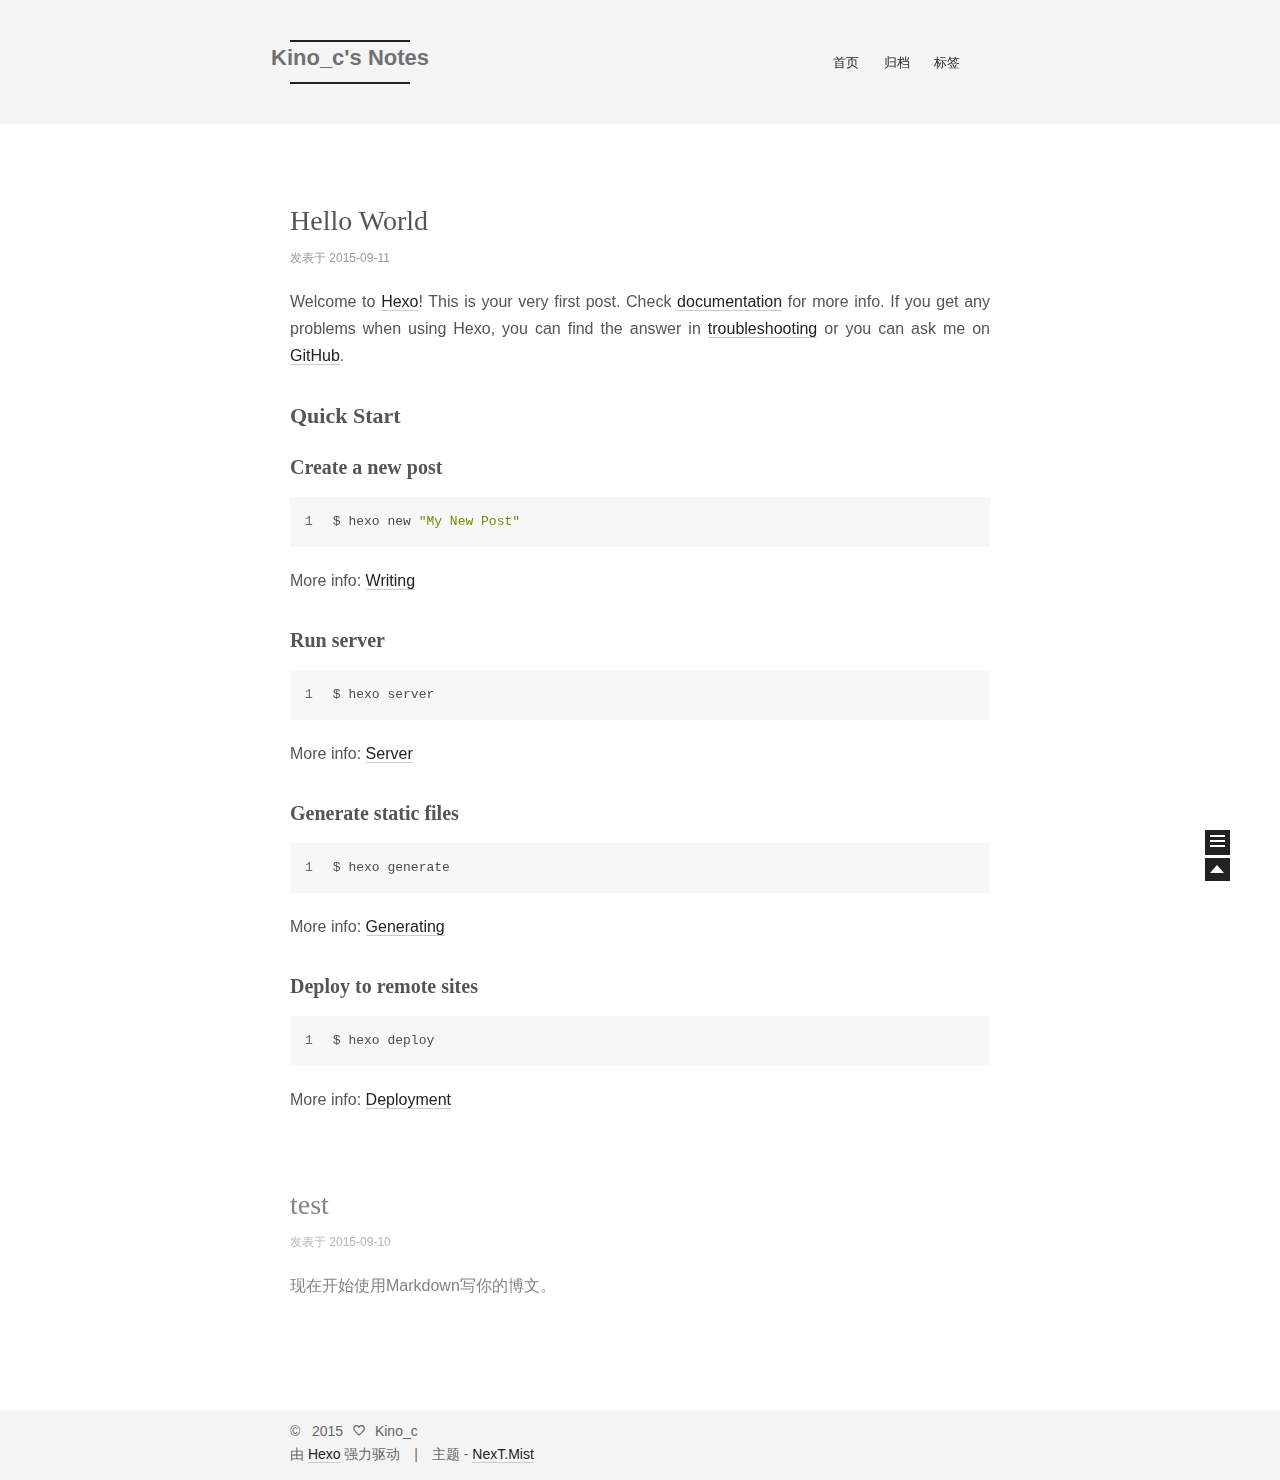
==== commit 59f1a8a8: "Site updated: 2015-09-11 08:35:22" ====
--- a/index.html
+++ b/index.html
@@ -304,7 +304,7 @@
 
       <section class="site-overview">
         <div class="site-author motion-element" itemprop="author" itemscope itemtype="http://schema.org/Person">
-          <img class="site-author-image" src="/images/default_avatar.jpg" alt="Kino_c" itemprop="image"/>
+          <img class="site-author-image" src="/images/avatar.jpg" alt="Kino_c" itemprop="image"/>
           <p class="site-author-name" itemprop="name">Kino_c</p>
         </div>
         <p class="site-description motion-element" itemprop="description"></p>
--- a/css/main.css
+++ b/css/main.css
@@ -1055,7 +1055,7 @@
   width: 4px;
   height: 4px;
   border-radius: 50%;
-  background: #a6ffff;
+  background: #ffff2e;
 }
 .sidebar-nav {
   margin: 0;
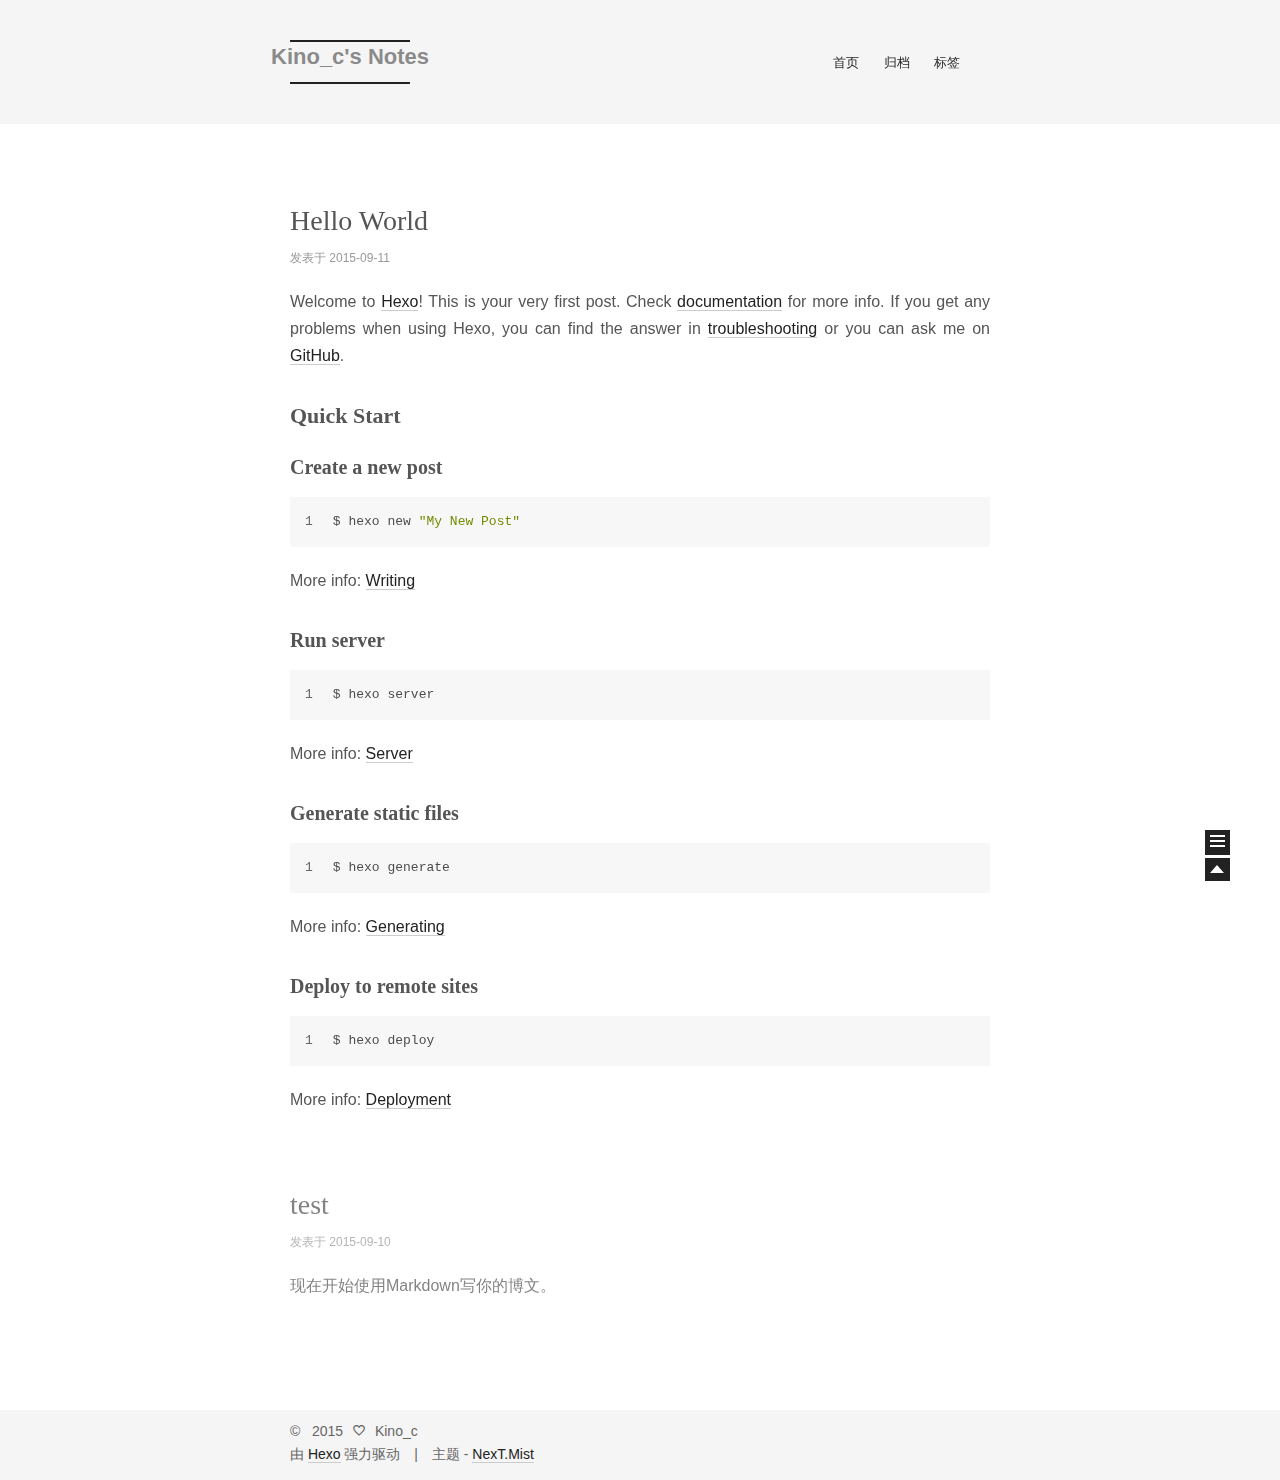
==== commit 40fa203a: "Site updated: 2015-09-11 08:43:56" ====
--- a/index.html
+++ b/index.html
@@ -304,7 +304,7 @@
 
       <section class="site-overview">
         <div class="site-author motion-element" itemprop="author" itemscope itemtype="http://schema.org/Person">
-          <img class="site-author-image" src="/images/avatar.jpg" alt="Kino_c" itemprop="image"/>
+          <img class="site-author-image" src="images/avatar.jpg" alt="Kino_c" itemprop="image"/>
           <p class="site-author-name" itemprop="name">Kino_c</p>
         </div>
         <p class="site-description motion-element" itemprop="description"></p>
--- a/css/main.css
+++ b/css/main.css
@@ -1055,7 +1055,7 @@
   width: 4px;
   height: 4px;
   border-radius: 50%;
-  background: #ffff2e;
+  background: #9895c8;
 }
 .sidebar-nav {
   margin: 0;
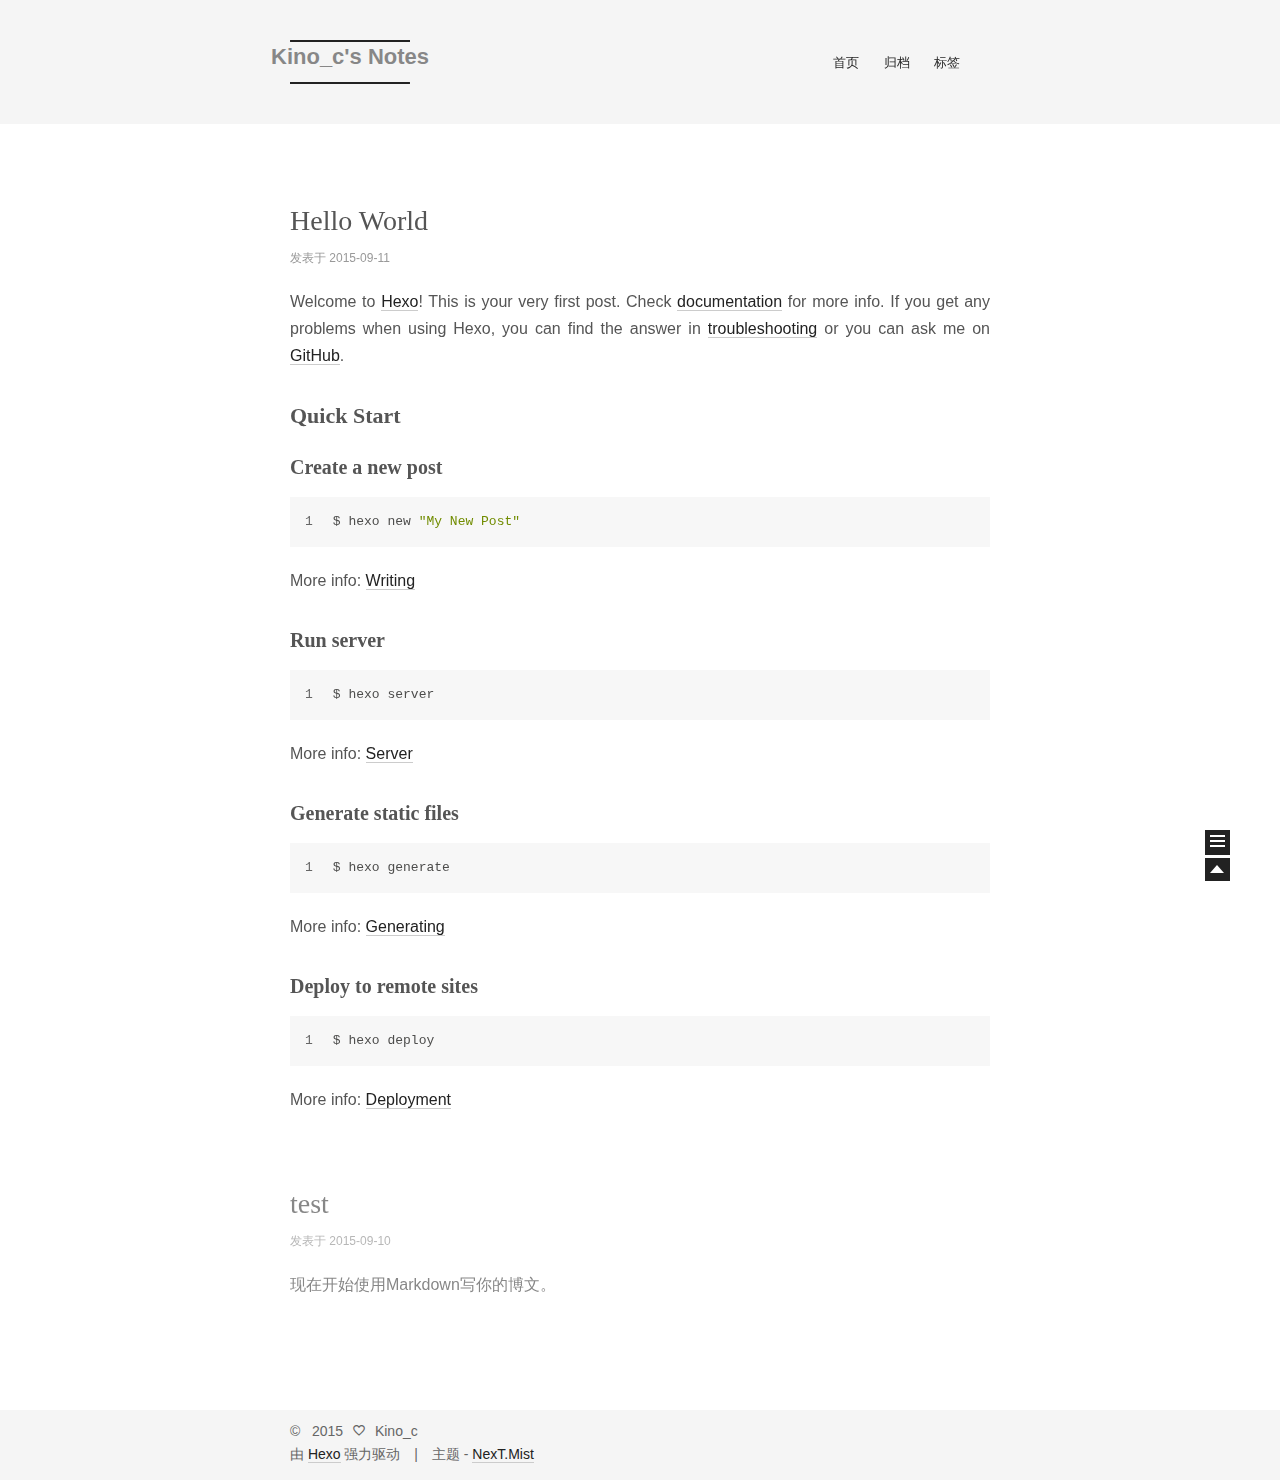
==== commit 835e81e3: "Site updated: 2015-09-11 08:47:43" ====
--- a/index.html
+++ b/index.html
@@ -304,7 +304,7 @@
 
       <section class="site-overview">
         <div class="site-author motion-element" itemprop="author" itemscope itemtype="http://schema.org/Person">
-          <img class="site-author-image" src="images/avatar.jpg" alt="Kino_c" itemprop="image"/>
+          <img class="site-author-image" src="http://7xlp8s.com1.z0.glb.clouddn.com/kino_c.png" alt="Kino_c" itemprop="image"/>
           <p class="site-author-name" itemprop="name">Kino_c</p>
         </div>
         <p class="site-description motion-element" itemprop="description"></p>
--- a/css/main.css
+++ b/css/main.css
@@ -1055,7 +1055,7 @@
   width: 4px;
   height: 4px;
   border-radius: 50%;
-  background: #9895c8;
+  background: #ff03f9;
 }
 .sidebar-nav {
   margin: 0;
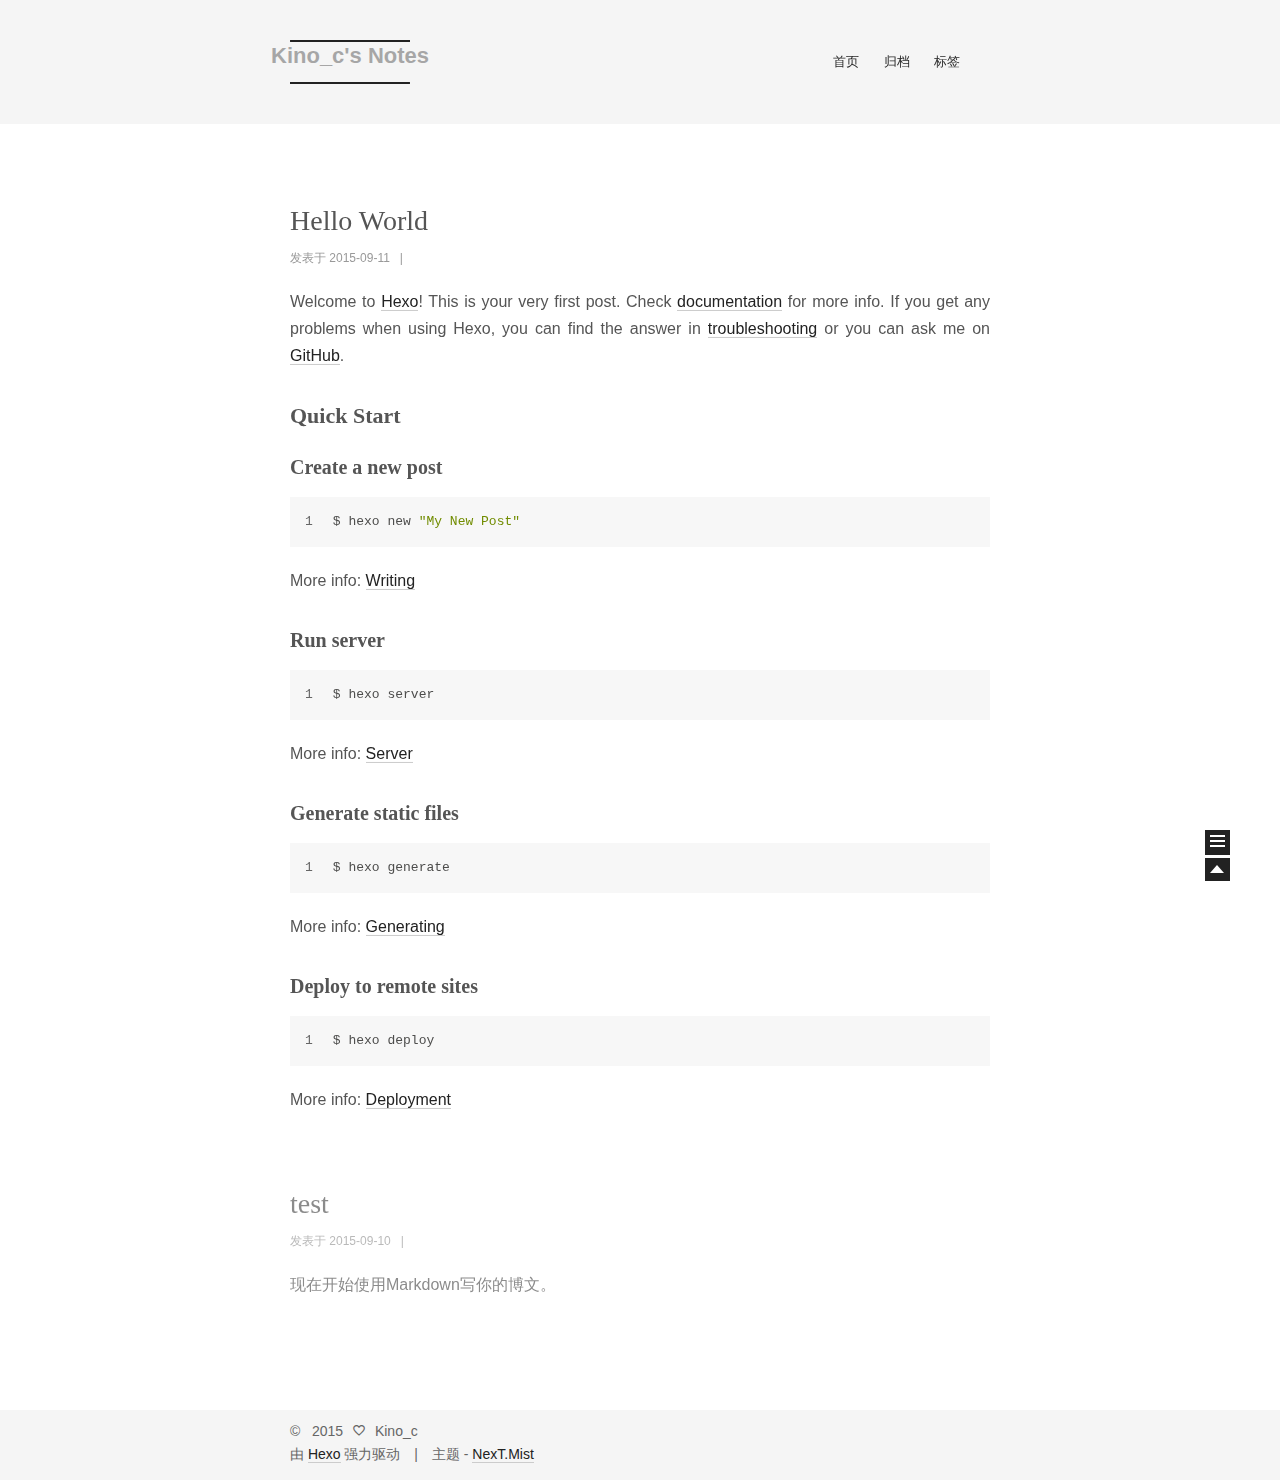
==== commit 1054b34d: "Site updated: 2015-09-11 09:00:13" ====
--- a/index.html
+++ b/index.html
@@ -176,6 +176,13 @@
 
         
           
+            <span class="post-comments-count">
+              &nbsp; | &nbsp;
+              <a href="/2015/09/11/hello-world/#comments" itemprop="discussionUrl">
+                <span class="post-comments-count ds-thread-count" data-thread-key="2015/09/11/hello-world/" itemprop="commentsCount"></span>
+              </a>
+            </span>
+          
         
       </div>
     </header>
@@ -245,6 +252,13 @@
         
 
         
+          
+            <span class="post-comments-count">
+              &nbsp; | &nbsp;
+              <a href="/2015/09/10/test/#comments" itemprop="discussionUrl">
+                <span class="post-comments-count ds-thread-count" data-thread-key="2015/09/10/test/" itemprop="commentsCount"></span>
+              </a>
+            </span>
           
         
       </div>
@@ -336,6 +350,20 @@
 
         <div class="links-of-author motion-element">
           
+            
+              <span class="links-of-author-item">
+                <a href="https://github.com/tippsie" target="_blank">GitHub</a>
+              </span>
+            
+              <span class="links-of-author-item">
+                <a href="https://twitter.com/_kino_c" target="_blank">Twitter</a>
+              </span>
+            
+              <span class="links-of-author-item">
+                <a href="http://weibo.com/chenjinnuo" target="_blank">Weibo</a>
+              </span>
+            
+          
         </div>
 
         
@@ -390,11 +418,26 @@
   
   
     
-    
-
-  
-
-
+
+  
+    
+  
+
+  <script type="text/javascript">
+    var duoshuoQuery = {short_name:"tippsie"};
+    (function() {
+      var ds = document.createElement('script');
+      ds.type = 'text/javascript';ds.async = true;
+      ds.src = (document.location.protocol == 'https:' ? 'https:' : 'http:') + '//static.duoshuo.com/embed.js';
+      ds.charset = 'UTF-8';
+      (document.getElementsByTagName('head')[0]
+      || document.getElementsByTagName('body')[0]).appendChild(ds);
+    })();
+  </script>
+    
+     
+
+    
   
   
   <script type="text/javascript" src="/vendors/fancybox/source/jquery.fancybox.pack.js"></script>
--- a/css/main.css
+++ b/css/main.css
@@ -1055,7 +1055,7 @@
   width: 4px;
   height: 4px;
   border-radius: 50%;
-  background: #ff03f9;
+  background: #4666ff;
 }
 .sidebar-nav {
   margin: 0;
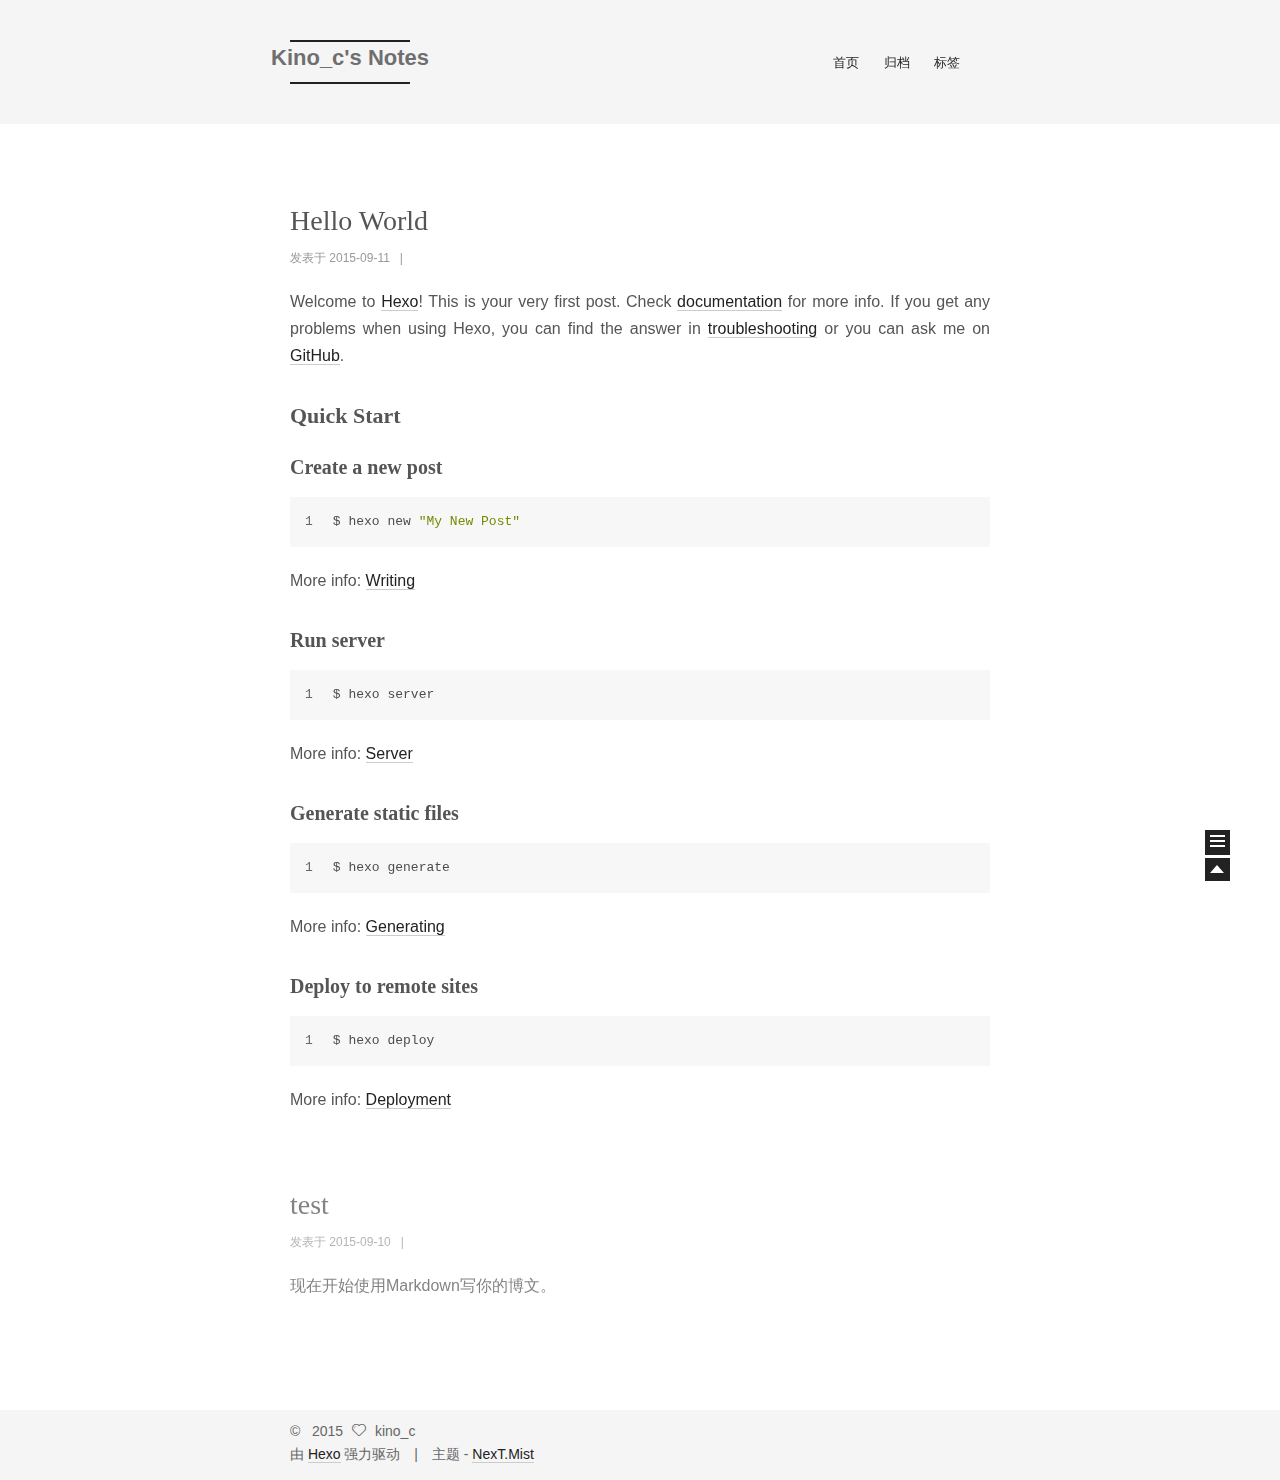
==== commit 710243fa: "Site updated: 2015-09-11 09:56:26" ====
--- a/index.html
+++ b/index.html
@@ -26,6 +26,8 @@
 <link rel="stylesheet" type="text/css" href="/css/main.css?v=0.4.5.1"/>
 
 
+    <meta name="description" content="人们说的荒唐，却是我的心中的天堂。" />
+
 
 
   <meta name="keywords" content="Hexo,next" />
@@ -37,15 +39,15 @@
   <link rel="shorticon icon" type="image/x-icon" href="/favicon.ico?v=0.4.5.1" />
 
 
-<meta name="description">
+<meta name="description" content="人们说的荒唐，却是我的心中的天堂。">
 <meta property="og:type" content="website">
 <meta property="og:title" content="Kino_c's Notes">
 <meta property="og:url" content="http://yoursite.com/index.html">
 <meta property="og:site_name" content="Kino_c's Notes">
-<meta property="og:description">
+<meta property="og:description" content="人们说的荒唐，却是我的心中的天堂。">
 <meta name="twitter:card" content="summary">
 <meta name="twitter:title" content="Kino_c's Notes">
-<meta name="twitter:description">
+<meta name="twitter:description" content="人们说的荒唐，却是我的心中的天堂。">
 
 
 <script type="text/javascript" id="hexo.configuration">
@@ -318,10 +320,10 @@
 
       <section class="site-overview">
         <div class="site-author motion-element" itemprop="author" itemscope itemtype="http://schema.org/Person">
-          <img class="site-author-image" src="http://7xlp8s.com1.z0.glb.clouddn.com/kino_c.png" alt="Kino_c" itemprop="image"/>
-          <p class="site-author-name" itemprop="name">Kino_c</p>
+          <img class="site-author-image" src="http://7xlp8s.com1.z0.glb.clouddn.com/kino_c.png" alt="kino_c" itemprop="image"/>
+          <p class="site-author-name" itemprop="name">kino_c</p>
         </div>
-        <p class="site-description motion-element" itemprop="description"></p>
+        <p class="site-description motion-element" itemprop="description">人们说的荒唐，却是我的心中的天堂。</p>
         <nav class="site-state motion-element">
           <div class="site-state-item site-state-posts">
             <a href="/archives">
@@ -363,10 +365,20 @@
                 <a href="http://weibo.com/chenjinnuo" target="_blank">Weibo</a>
               </span>
             
+              <span class="links-of-author-item">
+                <a href="http://www.tudou.com/home/_52333804/" target="_blank">Video</a>
+              </span>
+            
           
         </div>
 
         
+        
+          <div class="cc-license motion-element" itemprop="license">
+            <a href="http://creativecommons.org/licenses/by-nc-sa/4.0" class="cc-opacity" target="_blank">
+              <img src="/images/cc-by-nc-sa.svg" alt="Creative Commons" />
+            </a>
+          </div>
         
 
         <div class="links-of-author motion-element">
@@ -391,7 +403,7 @@
   <span class="with-love">
     <i class="icon-next-heart"></i>
   </span>
-  <span class="author" itemprop="copyrightHolder">Kino_c</span>
+  <span class="author" itemprop="copyrightHolder">kino_c</span>
 </div>
 
 <div class="powered-by">
--- a/css/main.css
+++ b/css/main.css
@@ -492,15 +492,15 @@
   opacity: 0;
 }
 @font-face {
-  font-family: 'default';
-  src: url("../fonts/icon-default/icomoon.eot?-9394c0");
-  src: url("../fonts/icon-default/icomoon.eot?#iefix-9394c0") format('embedded-opentype'), url("../fonts/icon-default/icomoon.woff?-9394c0") format('woff'), url("../fonts/icon-default/icomoon.ttf?-9394c0") format('truetype'), url("../fonts/icon-default/icomoon.svg?-9394c0#default") format('svg');
+  font-family: 'linecons';
+  src: url("../fonts/icon-linecons/icomoon.eot?-9394c0");
+  src: url("../fonts/icon-linecons/icomoon.eot?#iefix-9394c0") format('embedded-opentype'), url("../fonts/icon-linecons/icomoon.woff?-9394c0") format('woff'), url("../fonts/icon-linecons/icomoon.ttf?-9394c0") format('truetype'), url("../fonts/icon-linecons/icomoon.svg?-9394c0#linecons") format('svg');
   font-weight: normal;
   font-style: normal;
 }
 [class^="icon-"],
 [class*=" icon-"] {
-  font-family: 'default';
+  font-family: 'linecons';
   speak: none;
   font-style: normal;
   font-weight: normal;
@@ -531,45 +531,51 @@
 .icon-next-heart {
   font-size: 14px;
 }
-.icon-storage:before,
+.menu-item-icon.menu-item-icon.menu-item-icon {
+  font-size: 20px;
+}
+.icon-external-link {
+  font-size: 14px;
+}
+.icon-heart:before,
+.icon-next-heart:before {
+  content: "\e600";
+}
+.icon-star:before,
 .icon-next-categories:before {
-  content: "\e0bc";
-}
-.icon-insert_emoticon:before,
+  content: "\e602";
+}
+.icon-user:before,
 .icon-next-about:before {
-  content: "\e0e8";
-}
-.icon-brightness_4:before,
-.icon-next-logo:before {
-  content: "\e13e";
-}
-.icon-whatshot:before,
-.icon-next-feed:before {
-  content: "\e25b";
-}
-.icon-bookmark:before,
-.icon-next-tags:before {
-  content: "\e27b";
-}
-.icon-favorite_outline:before,
-.icon-next-heart:before {
-  content: "\e292";
-}
-.icon-home:before,
-.icon-next-home:before {
-  content: "\e29e";
-}
-.icon-open_in_new:before,
-.icon-next-external-link:before {
-  content: "\e2b2";
+  content: "\e607";
 }
 .icon-search:before,
 .icon-next-search:before {
-  content: "\e2ca";
-}
-.icon-view_carousel:before,
+  content: "\e609";
+}
+.icon-tag:before,
+.icon-next-tags:before {
+  content: "\e60c";
+}
+.icon-bulb:before,
+.icon-next-feed:before {
+  content: "\e60e";
+}
+.icon-news:before,
 .icon-next-archives:before {
-  content: "\e2fd";
+  content: "\e618";
+}
+.icon-paperplane:before,
+.icon-next-external-link:before {
+  content: "\e61e";
+}
+.icon-lab:before,
+.icon-next-logo:before {
+  content: "\e625";
+}
+.icon-shop:before,
+.icon-next-home:before {
+  content: "\e62a";
 }
 .post pre,
 .post .highlight {
@@ -1055,7 +1061,7 @@
   width: 4px;
   height: 4px;
   border-radius: 50%;
-  background: #4666ff;
+  background: #ff524f;
 }
 .sidebar-nav {
   margin: 0;
